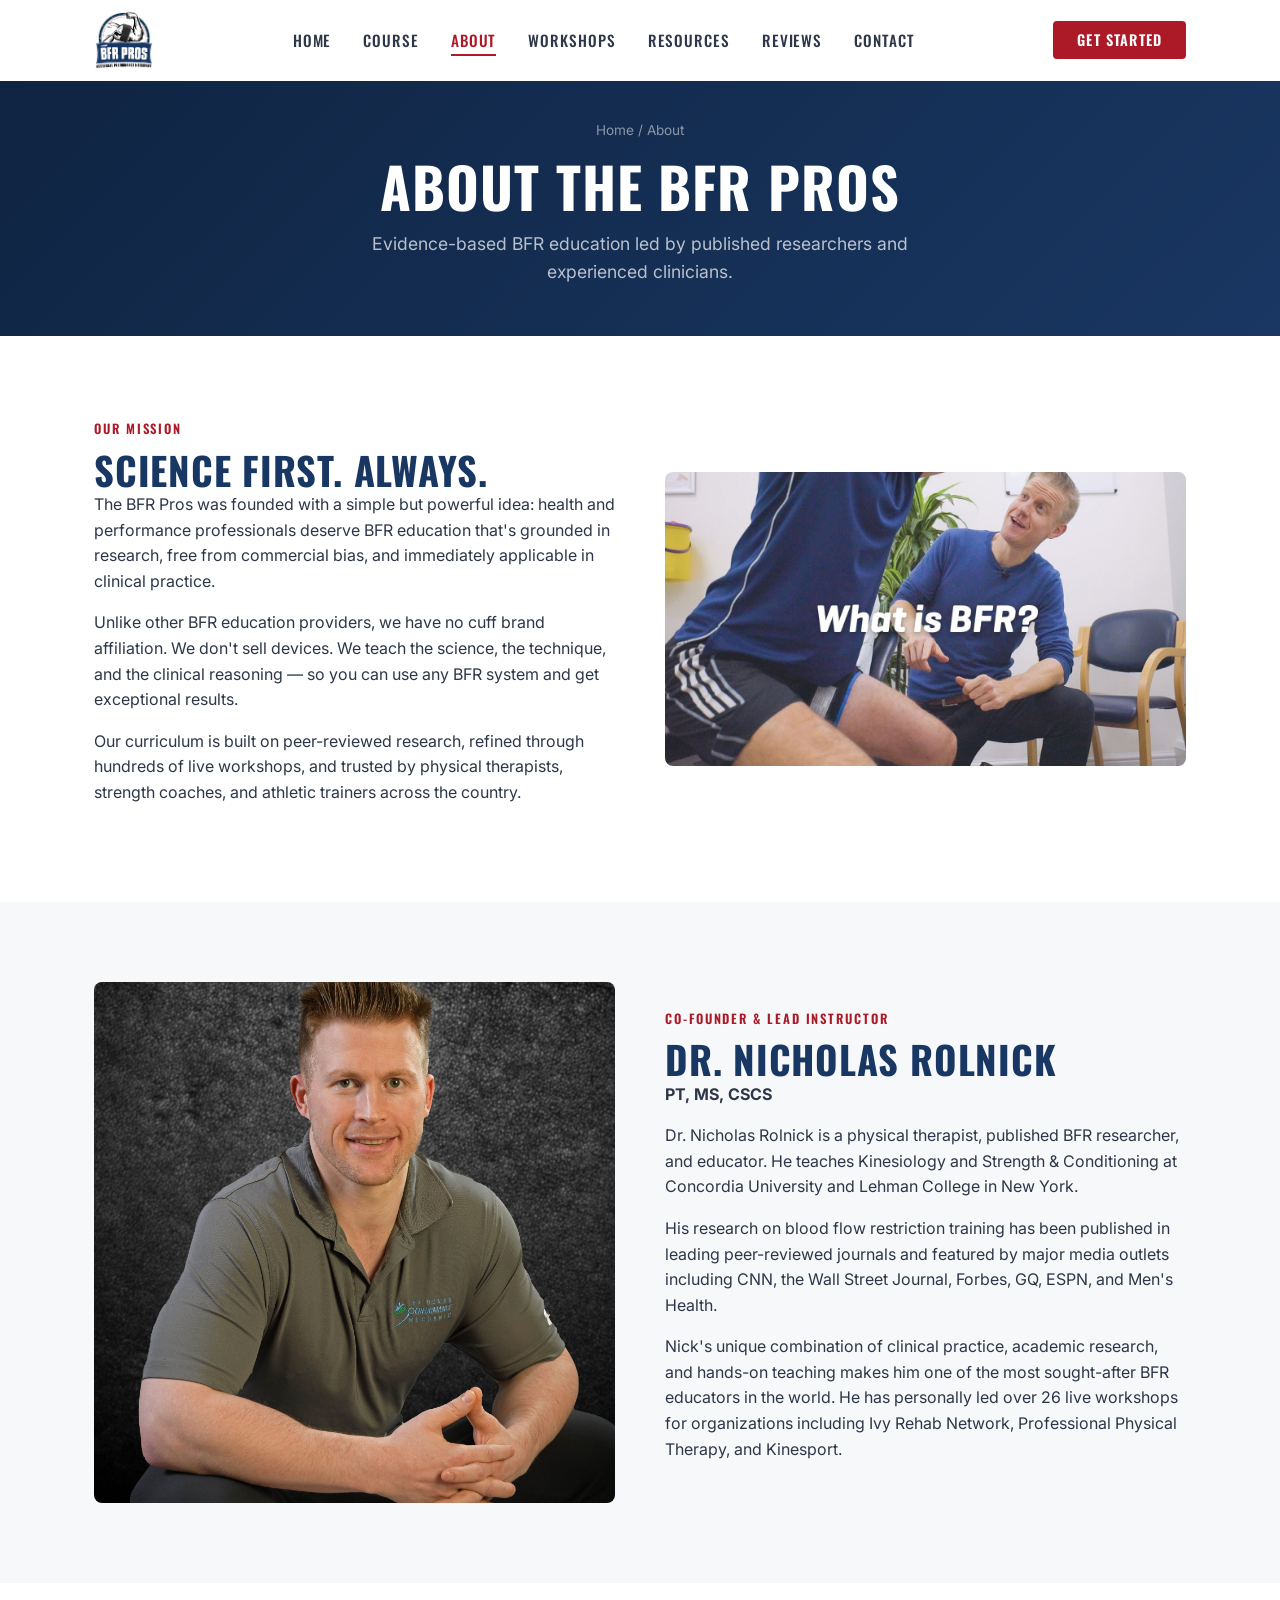
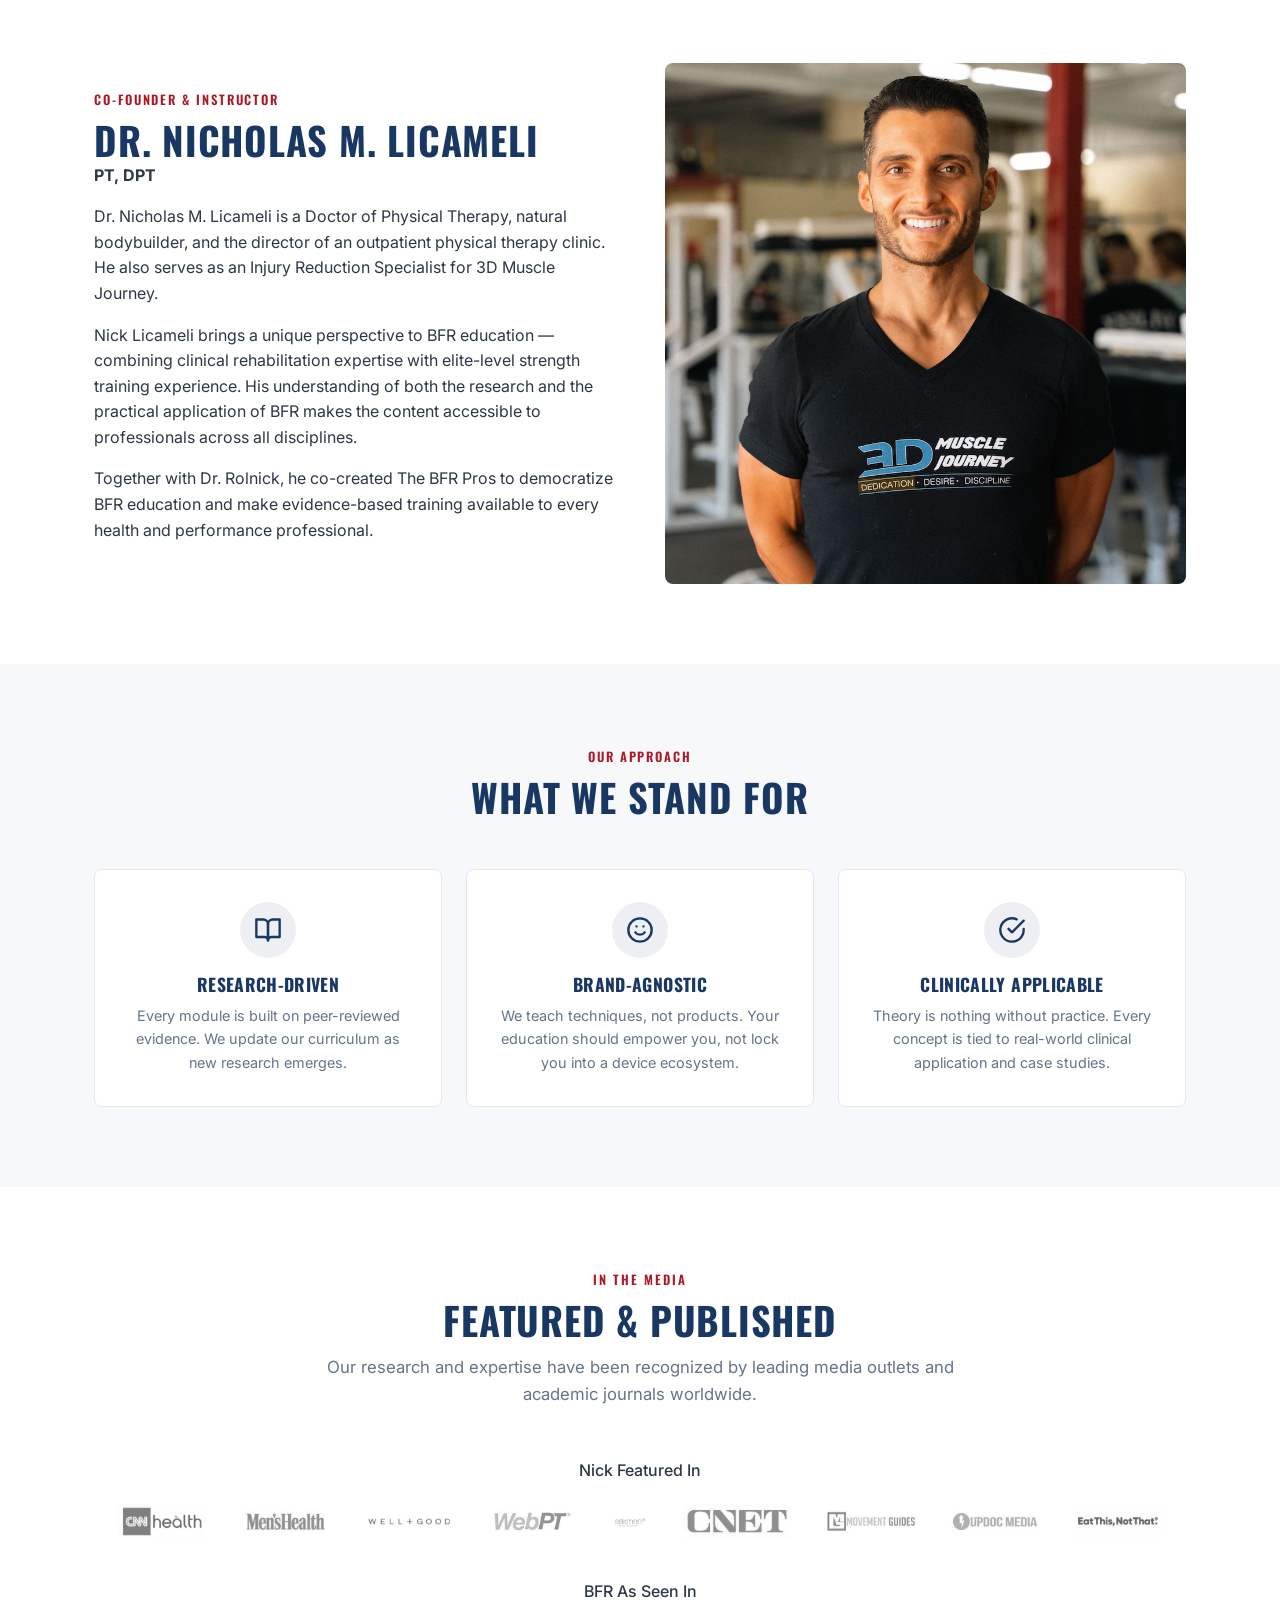
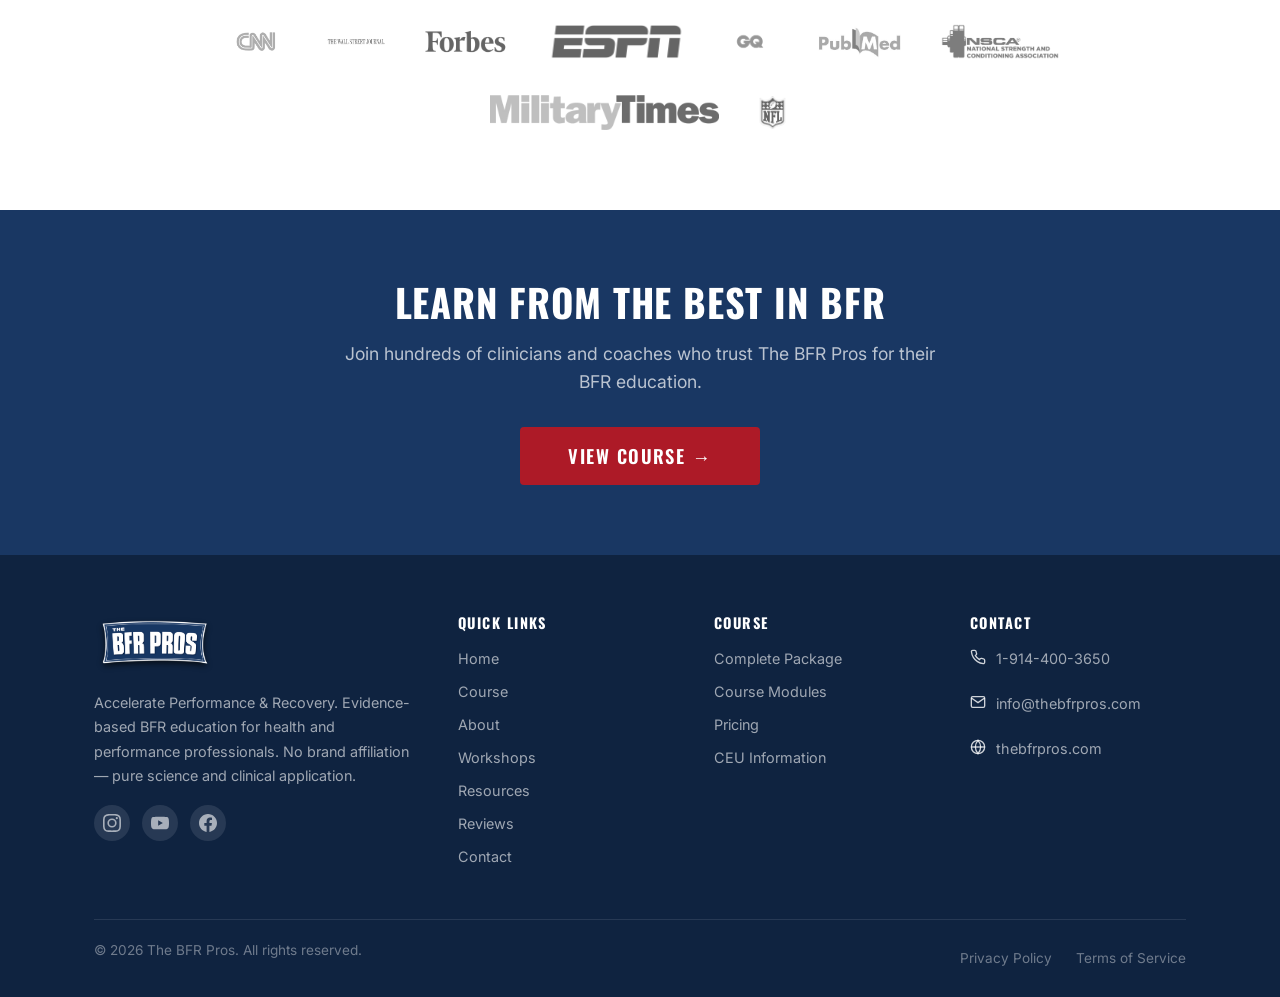
==== about.html @ 484913ec "Initial commit: The BFR Pros website — 8-page static site Pages: Home, Course, About, Workshops, Res" ====
<!DOCTYPE html>
<html lang="en">
<head>
    <meta charset="UTF-8">
    <meta name="viewport" content="width=device-width, initial-scale=1.0">
    <title>About Us | The BFR Pros — Meet Your Instructors</title>
    <meta name="description" content="Meet Dr. Nicholas Rolnick and Dr. Nicholas Licameli — the expert team behind The BFR Pros. Published researchers, clinicians, and educators in Blood Flow Restriction training.">
    <link rel="preconnect" href="https://fonts.googleapis.com">
    <link href="https://fonts.googleapis.com/css2?family=Oswald:wght@400;500;600;700&family=Inter:wght@400;500;600;700&display=swap" rel="stylesheet">
    <link rel="stylesheet" href="styles.css">
</head>
<body>

<header class="header" id="header">
    <div class="container">
        <a href="index.html" class="header-logo"><img src="images/logos/logo.png" alt="The BFR Pros"></a>
        <nav class="nav" id="nav">
            <a href="index.html" class="nav-link">Home</a>
            <a href="course.html" class="nav-link">Course</a>
            <a href="about.html" class="nav-link active">About</a>
            <a href="workshops.html" class="nav-link">Workshops</a>
            <a href="resources.html" class="nav-link">Resources</a>
            <a href="reviews.html" class="nav-link">Reviews</a>
            <a href="contact.html" class="nav-link">Contact</a>
            <a href="course.html" class="btn btn-red btn-sm" style="display:none;">Get Started</a>
        </nav>
        <a href="course.html" class="header-cta btn btn-red btn-sm">Get Started</a>
        <button class="hamburger" id="hamburger" aria-label="Menu"><span></span><span></span><span></span></button>
    </div>
</header>
<div class="nav-overlay" id="navOverlay"></div>

<section class="page-hero">
    <div class="container">
        <span class="breadcrumb"><a href="index.html">Home</a> / About</span>
        <h1>About The BFR Pros</h1>
        <p>Evidence-based BFR education led by published researchers and experienced clinicians.</p>
    </div>
</section>

<!-- MISSION -->
<section class="bg-white fade-in">
    <div class="container">
        <div class="two-col">
            <div>
                <span class="section-label">Our Mission</span>
                <h2>Science First. Always.</h2>
                <p>The BFR Pros was founded with a simple but powerful idea: health and performance professionals deserve BFR education that's grounded in research, free from commercial bias, and immediately applicable in clinical practice.</p>
                <p>Unlike other BFR education providers, we have no cuff brand affiliation. We don't sell devices. We teach the science, the technique, and the clinical reasoning — so you can use any BFR system and get exceptional results.</p>
                <p>Our curriculum is built on peer-reviewed research, refined through hundreds of live workshops, and trusted by physical therapists, strength coaches, and athletic trainers across the country.</p>
            </div>
            <div>
                <img src="images/action/woman-squats.jpeg" alt="BFR training in clinical practice" style="border-radius: 8px;">
            </div>
        </div>
    </div>
</section>

<!-- DR. NICHOLAS ROLNICK -->
<section class="bg-light fade-in">
    <div class="container">
        <div class="two-col">
            <div>
                <img src="images/about/nick-dark.jpg" alt="Dr. Nicholas Rolnick" style="border-radius: 8px;">
            </div>
            <div>
                <span class="section-label">Co-Founder & Lead Instructor</span>
                <h2>Dr. Nicholas Rolnick</h2>
                <p><strong>PT, MS, CSCS</strong></p>
                <p>Dr. Nicholas Rolnick is a physical therapist, published BFR researcher, and educator. He teaches Kinesiology and Strength & Conditioning at Concordia University and Lehman College in New York.</p>
                <p>His research on blood flow restriction training has been published in leading peer-reviewed journals and featured by major media outlets including CNN, the Wall Street Journal, Forbes, GQ, ESPN, and Men's Health.</p>
                <p>Nick's unique combination of clinical practice, academic research, and hands-on teaching makes him one of the most sought-after BFR educators in the world. He has personally led over 26 live workshops for organizations including Ivy Rehab Network, Professional Physical Therapy, and Kinesport.</p>
            </div>
        </div>
    </div>
</section>

<!-- DR. NICHOLAS LICAMELI -->
<section class="bg-white fade-in">
    <div class="container">
        <div class="two-col">
            <div>
                <span class="section-label">Co-Founder & Instructor</span>
                <h2>Dr. Nicholas M. Licameli</h2>
                <p><strong>PT, DPT</strong></p>
                <p>Dr. Nicholas M. Licameli is a Doctor of Physical Therapy, natural bodybuilder, and the director of an outpatient physical therapy clinic. He also serves as an Injury Reduction Specialist for 3D Muscle Journey.</p>
                <p>Nick Licameli brings a unique perspective to BFR education — combining clinical rehabilitation expertise with elite-level strength training experience. His understanding of both the research and the practical application of BFR makes the content accessible to professionals across all disciplines.</p>
                <p>Together with Dr. Rolnick, he co-created The BFR Pros to democratize BFR education and make evidence-based training available to every health and performance professional.</p>
            </div>
            <div>
                <img src="images/instructors/licameli.png" alt="Dr. Nicholas M. Licameli" style="border-radius: 8px;">
            </div>
        </div>
    </div>
</section>

<!-- VALUES -->
<section class="bg-light fade-in">
    <div class="container">
        <div class="section-header">
            <span class="section-label">Our Approach</span>
            <h2>What We Stand For</h2>
        </div>
        <div class="features-grid">
            <div class="feature-card">
                <div class="feature-icon">
                    <svg xmlns="http://www.w3.org/2000/svg" width="28" height="28" viewBox="0 0 24 24" fill="none" stroke="currentColor" stroke-width="2" stroke-linecap="round" stroke-linejoin="round"><path d="M2 3h6a4 4 0 0 1 4 4v14a3 3 0 0 0-3-3H2z"></path><path d="M22 3h-6a4 4 0 0 0-4 4v14a3 3 0 0 1 3-3h7z"></path></svg>
                </div>
                <h3>Research-Driven</h3>
                <p>Every module is built on peer-reviewed evidence. We update our curriculum as new research emerges.</p>
            </div>
            <div class="feature-card">
                <div class="feature-icon">
                    <svg xmlns="http://www.w3.org/2000/svg" width="28" height="28" viewBox="0 0 24 24" fill="none" stroke="currentColor" stroke-width="2" stroke-linecap="round" stroke-linejoin="round"><circle cx="12" cy="12" r="10"></circle><path d="M8 14s1.5 2 4 2 4-2 4-2"></path><line x1="9" y1="9" x2="9.01" y2="9"></line><line x1="15" y1="9" x2="15.01" y2="9"></line></svg>
                </div>
                <h3>Brand-Agnostic</h3>
                <p>We teach techniques, not products. Your education should empower you, not lock you into a device ecosystem.</p>
            </div>
            <div class="feature-card">
                <div class="feature-icon">
                    <svg xmlns="http://www.w3.org/2000/svg" width="28" height="28" viewBox="0 0 24 24" fill="none" stroke="currentColor" stroke-width="2" stroke-linecap="round" stroke-linejoin="round"><path d="M22 11.08V12a10 10 0 1 1-5.93-9.14"></path><polyline points="22 4 12 14.01 9 11.01"></polyline></svg>
                </div>
                <h3>Clinically Applicable</h3>
                <p>Theory is nothing without practice. Every concept is tied to real-world clinical application and case studies.</p>
            </div>
        </div>
    </div>
</section>

<!-- MEDIA CREDIBILITY -->
<section class="bg-white fade-in">
    <div class="container">
        <div class="section-header">
            <span class="section-label">In the Media</span>
            <h2>Featured & Published</h2>
            <p>Our research and expertise have been recognized by leading media outlets and academic journals worldwide.</p>
        </div>
        <div style="margin-bottom: 40px;">
            <p style="text-align: center; margin-bottom: 20px; font-weight: 500; color: var(--text-dark);">Nick Featured In</p>
            <div class="media-bar-inner" style="gap: 36px; flex-wrap: wrap; justify-content: center;">
                <img src="images/media/featured-in/CNN Health Logo.jpg" alt="CNN Health" style="height: 35px; opacity: 0.6; filter: grayscale(100%);">
                <img src="images/media/featured-in/Men's Health Logo.jpg" alt="Men's Health" style="height: 35px; opacity: 0.6; filter: grayscale(100%);">
                <img src="images/media/featured-in/Well+Good Logo.jpg" alt="Well+Good" style="height: 35px; opacity: 0.6; filter: grayscale(100%);">
                <img src="images/media/featured-in/WebPT Logo.jpg" alt="WebPT" style="height: 35px; opacity: 0.6; filter: grayscale(100%);">
                <img src="images/media/featured-in/Askmen Logo.jpg" alt="AskMen" style="height: 35px; opacity: 0.6; filter: grayscale(100%);">
                <img src="images/media/featured-in/CNET Logo.jpg" alt="CNET" style="height: 35px; opacity: 0.6; filter: grayscale(100%);">
                <img src="images/media/featured-in/MovementGuides Logo.jpg" alt="Movement Guides" style="height: 35px; opacity: 0.6; filter: grayscale(100%);">
                <img src="images/media/featured-in/UpdocMedia Logo.jpg" alt="Updoc Media" style="height: 35px; opacity: 0.6; filter: grayscale(100%);">
                <img src="images/media/featured-in/EatThis,NotThat! Logo.jpg" alt="Eat This Not That" style="height: 35px; opacity: 0.6; filter: grayscale(100%);">
            </div>
        </div>
        <div>
            <p style="text-align: center; margin-bottom: 20px; font-weight: 500; color: var(--text-dark);">BFR As Seen In</p>
            <div class="media-bar-inner" style="gap: 36px; flex-wrap: wrap; justify-content: center;">
                <img src="images/media/bfr-featured-in/CNN Logo.png" alt="CNN" style="height: 35px; opacity: 0.6; filter: grayscale(100%);">
                <img src="images/media/bfr-featured-in/The Wall Street Journal Logo.png" alt="Wall Street Journal" style="height: 35px; opacity: 0.6; filter: grayscale(100%);">
                <img src="images/media/bfr-featured-in/Forbes Logo.png" alt="Forbes" style="height: 35px; opacity: 0.6; filter: grayscale(100%);">
                <img src="images/media/bfr-featured-in/ESPN Logo.png" alt="ESPN" style="height: 35px; opacity: 0.6; filter: grayscale(100%);">
                <img src="images/media/bfr-featured-in/GQ Logo.png" alt="GQ" style="height: 35px; opacity: 0.6; filter: grayscale(100%);">
                <img src="images/media/bfr-featured-in/PubMed Logo.jpg" alt="PubMed" style="height: 35px; opacity: 0.6; filter: grayscale(100%);">
                <img src="images/media/bfr-featured-in/NSCA Logo.webp" alt="NSCA" style="height: 35px; opacity: 0.6; filter: grayscale(100%);">
                <img src="images/media/bfr-featured-in/Military Times Logo.webp" alt="Military Times" style="height: 35px; opacity: 0.6; filter: grayscale(100%);">
                <img src="images/media/bfr-featured-in/NFL Logo.png" alt="NFL" style="height: 35px; opacity: 0.6; filter: grayscale(100%);">
            </div>
        </div>
    </div>
</section>

<!-- CTA -->
<section class="cta-section fade-in">
    <div class="container">
        <h2>Learn from the Best in BFR</h2>
        <p>Join hundreds of clinicians and coaches who trust The BFR Pros for their BFR education.</p>
        <a href="course.html" class="btn btn-red btn-lg">View Course &rarr;</a>
    </div>
</section>

<!-- FOOTER -->
<footer class="footer">
    <div class="container">
        <div class="footer-grid">
            <div class="footer-col">
                <img src="images/logos/logo-name.png" alt="The BFR Pros" class="footer-logo">
                <p class="footer-about">Accelerate Performance & Recovery. Evidence-based BFR education for health and performance professionals. No brand affiliation — pure science and clinical application.</p>
                <div class="footer-social">
                    <a href="https://www.instagram.com/thehpm/" aria-label="Instagram"><svg width="18" height="18" viewBox="0 0 24 24" fill="currentColor"><path d="M12 2.163c3.204 0 3.584.012 4.85.07 3.252.148 4.771 1.691 4.919 4.919.058 1.265.069 1.645.069 4.849 0 3.205-.012 3.584-.069 4.849-.149 3.225-1.664 4.771-4.919 4.919-1.266.058-1.644.07-4.85.07-3.204 0-3.584-.012-4.849-.07-3.26-.149-4.771-1.699-4.919-4.92-.058-1.265-.07-1.644-.07-4.849 0-3.204.013-3.583.07-4.849.149-3.227 1.664-4.771 4.919-4.919 1.266-.057 1.645-.069 4.849-.069zM12 0C8.741 0 8.333.014 7.053.072 2.695.272.273 2.69.073 7.052.014 8.333 0 8.741 0 12c0 3.259.014 3.668.072 4.948.2 4.358 2.618 6.78 6.98 6.98C8.333 23.986 8.741 24 12 24c3.259 0 3.668-.014 4.948-.072 4.354-.2 6.782-2.618 6.979-6.98.059-1.28.073-1.689.073-4.948 0-3.259-.014-3.667-.072-4.947-.196-4.354-2.617-6.78-6.979-6.98C15.668.014 15.259 0 12 0zm0 5.838a6.162 6.162 0 100 12.324 6.162 6.162 0 000-12.324zM12 16a4 4 0 110-8 4 4 0 010 8zm6.406-11.845a1.44 1.44 0 100 2.881 1.44 1.44 0 000-2.881z"/></svg></a>
                    <a href="https://www.youtube.com/@The-BFR-Pros" aria-label="YouTube"><svg width="18" height="18" viewBox="0 0 24 24" fill="currentColor"><path d="M23.498 6.186a3.016 3.016 0 00-2.122-2.136C19.505 3.545 12 3.545 12 3.545s-7.505 0-9.377.505A3.017 3.017 0 00.502 6.186C0 8.07 0 12 0 12s0 3.93.502 5.814a3.016 3.016 0 002.122 2.136c1.871.505 9.376.505 9.376.505s7.505 0 9.377-.505a3.015 3.015 0 002.122-2.136C24 15.93 24 12 24 12s0-3.93-.502-5.814zM9.545 15.568V8.432L15.818 12l-6.273 3.568z"/></svg></a>
                    <a href="https://www.facebook.com/TheBFRPros" aria-label="Facebook"><svg width="18" height="18" viewBox="0 0 24 24" fill="currentColor"><path d="M24 12.073c0-6.627-5.373-12-12-12s-12 5.373-12 12c0 5.99 4.388 10.954 10.125 11.854v-8.385H7.078v-3.47h3.047V9.43c0-3.007 1.792-4.669 4.533-4.669 1.312 0 2.686.235 2.686.235v2.953H15.83c-1.491 0-1.956.925-1.956 1.874v2.25h3.328l-.532 3.47h-2.796v8.385C19.612 23.027 24 18.062 24 12.073z"/></svg></a>
                </div>
            </div>
            <div class="footer-col">
                <h4>Quick Links</h4>
                <a href="index.html">Home</a><a href="course.html">Course</a><a href="about.html">About</a><a href="workshops.html">Workshops</a><a href="resources.html">Resources</a>
                <a href="reviews.html">Reviews</a><a href="contact.html">Contact</a>
            </div>
            <div class="footer-col">
                <h4>Course</h4>
                <a href="course.html">Complete Package</a><a href="course.html#modules">Course Modules</a><a href="course.html#pricing">Pricing</a><a href="ceus.html">CEU Information</a>
            </div>
            <div class="footer-col">
                <h4>Contact</h4>
                <div class="footer-contact-item"><svg width="16" height="16" viewBox="0 0 24 24" fill="none" stroke="currentColor" stroke-width="2"><path d="M22 16.92v3a2 2 0 01-2.18 2 19.79 19.79 0 01-8.63-3.07 19.5 19.5 0 01-6-6 19.79 19.79 0 01-3.07-8.67A2 2 0 014.11 2h3a2 2 0 012 1.72 12.84 12.84 0 00.7 2.81 2 2 0 01-.45 2.11L8.09 9.91a16 16 0 006 6l1.27-1.27a2 2 0 012.11-.45 12.84 12.84 0 002.81.7A2 2 0 0122 16.92z"/></svg><a href="tel:+19144003650">1-914-400-3650</a></div>
                <div class="footer-contact-item"><svg width="16" height="16" viewBox="0 0 24 24" fill="none" stroke="currentColor" stroke-width="2"><path d="M4 4h16c1.1 0 2 .9 2 2v12c0 1.1-.9 2-2 2H4c-1.1 0-2-.9-2-2V6c0-1.1.9-2 2-2z"/><polyline points="22,6 12,13 2,6"/></svg><a href="mailto:info@thebfrpros.com">info@thebfrpros.com</a></div>
                <div class="footer-contact-item"><svg width="16" height="16" viewBox="0 0 24 24" fill="none" stroke="currentColor" stroke-width="2"><circle cx="12" cy="12" r="10"/><line x1="2" y1="12" x2="22" y2="12"/><path d="M12 2a15.3 15.3 0 014 10 15.3 15.3 0 01-4 10 15.3 15.3 0 01-4-10 15.3 15.3 0 014-10z"/></svg><a href="https://thebfrpros.com" target="_blank">thebfrpros.com</a></div>
            </div>
        </div>
        <div class="footer-bottom">
            <p>&copy; 2026 The BFR Pros. All rights reserved.</p>
            <div class="footer-legal"><a href="#">Privacy Policy</a><a href="#">Terms of Service</a></div>
        </div>
    </div>
</footer>

<script src="script.js"></script>
</body>
</html>
---- styles.css ----
/* ============================================================
   THE BFR PROS — SHARED STYLESHEET
   Brand: Navy #193763 | Red #AD1A27
   Fonts: Oswald (headings) | Inter (body)
   ============================================================ */

/* 1. RESET & BASE */
*, *::before, *::after { margin: 0; padding: 0; box-sizing: border-box; }
html { scroll-behavior: smooth; }
body {
    font-family: 'Inter', -apple-system, BlinkMacSystemFont, sans-serif;
    color: var(--text);
    line-height: 1.6;
    -webkit-font-smoothing: antialiased;
    overflow-x: hidden;
}
img { max-width: 100%; height: auto; display: block; }
a { text-decoration: none; color: inherit; }
ul, ol { list-style: none; }

/* 2. CSS VARIABLES */
:root {
    --navy: #193763;
    --navy-dark: #0f2340;
    --navy-light: #1e4a7a;
    --red: #AD1A27;
    --red-hover: #8f1520;
    --red-light: #d4323f;
    --gold: #D4A843;
    --gold-light: #f0d68a;
    --light-bg: #f7f8fa;
    --white: #ffffff;
    --text: #2d3748;
    --text-light: #64748b;
    --text-muted: #94a3b8;
    --border: #e2e8f0;
    --shadow-sm: 0 2px 8px rgba(0,0,0,0.06);
    --shadow-md: 0 8px 30px rgba(0,0,0,0.08);
    --shadow-lg: 0 20px 60px rgba(0,0,0,0.12);
    --radius-sm: 4px;
    --radius-md: 8px;
    --radius-lg: 12px;
    --transition: all 0.3s ease;
}

/* 3. TYPOGRAPHY */
h1, h2, h3, h4 {
    font-family: 'Oswald', sans-serif;
    font-weight: 700;
    text-transform: uppercase;
    line-height: 1.15;
    letter-spacing: 0.02em;
    color: var(--navy);
}
h1 { font-size: clamp(2.2rem, 5vw, 3.5rem); }
h2 { font-size: clamp(1.6rem, 3.5vw, 2.4rem); }
h3 { font-size: clamp(1.1rem, 2vw, 1.4rem); }
h4 { font-size: 1.1rem; }
p { margin-bottom: 1rem; }
.section-label {
    display: inline-block;
    font-family: 'Oswald', sans-serif;
    font-size: 0.8rem;
    font-weight: 600;
    text-transform: uppercase;
    letter-spacing: 0.15em;
    color: var(--red);
    margin-bottom: 8px;
}
.section-header {
    text-align: center;
    margin-bottom: 50px;
}
.section-header p {
    max-width: 650px;
    margin: 12px auto 0;
    color: var(--text-light);
    font-size: 1.05rem;
}
.highlight { color: var(--red); }
.text-white { color: var(--white); }

/* 4. LAYOUT */
.container {
    max-width: 1140px;
    margin: 0 auto;
    padding: 0 24px;
}
.container-narrow {
    max-width: 900px;
    margin: 0 auto;
    padding: 0 24px;
}
section { padding: 80px 0; }
.bg-light { background: var(--light-bg); }
.bg-navy { background: var(--navy); }
.bg-navy-dark { background: var(--navy-dark); }
.bg-white { background: var(--white); }

/* 5. BUTTONS & FORMS */
.btn {
    display: inline-block;
    font-family: 'Oswald', sans-serif;
    font-weight: 600;
    font-size: 1.05rem;
    text-transform: uppercase;
    letter-spacing: 0.08em;
    padding: 15px 36px;
    border-radius: var(--radius-sm);
    transition: var(--transition);
    cursor: pointer;
    border: none;
    text-align: center;
    line-height: 1.2;
}
.btn-red {
    background: var(--red);
    color: var(--white);
}
.btn-red:hover {
    background: var(--red-hover);
    transform: translateY(-2px);
    box-shadow: 0 8px 25px rgba(173,26,39,0.35);
}
.btn-white {
    background: var(--white);
    color: var(--navy);
}
.btn-white:hover {
    background: #f0f0f0;
    transform: translateY(-2px);
    box-shadow: 0 8px 25px rgba(0,0,0,0.15);
}
.btn-outline {
    background: transparent;
    color: var(--white);
    border: 2px solid var(--white);
}
.btn-outline:hover {
    background: var(--white);
    color: var(--navy);
}
.btn-outline-navy {
    background: transparent;
    color: var(--navy);
    border: 2px solid var(--navy);
}
.btn-outline-navy:hover {
    background: var(--navy);
    color: var(--white);
}
.btn-lg { padding: 18px 48px; font-size: 1.15rem; }
.btn-sm { padding: 10px 24px; font-size: 0.9rem; }

/* Form elements */
.form-group { margin-bottom: 20px; }
.form-group label {
    display: block;
    font-weight: 600;
    font-size: 0.9rem;
    margin-bottom: 6px;
    color: var(--text);
}
.form-group input,
.form-group select,
.form-group textarea {
    width: 100%;
    padding: 12px 16px;
    border: 1px solid var(--border);
    border-radius: var(--radius-sm);
    font-family: inherit;
    font-size: 1rem;
    transition: border-color 0.2s;
    background: var(--white);
}
.form-group input:focus,
.form-group select:focus,
.form-group textarea:focus {
    outline: none;
    border-color: var(--navy);
    box-shadow: 0 0 0 3px rgba(25,55,99,0.1);
}

/* 6. HEADER & NAVIGATION */
.header {
    position: fixed;
    top: 0;
    left: 0;
    right: 0;
    z-index: 1000;
    background: var(--white);
    transition: var(--transition);
    border-bottom: 1px solid transparent;
}
.header.scrolled {
    box-shadow: var(--shadow-sm);
    border-bottom-color: var(--border);
}
.header .container {
    display: flex;
    align-items: center;
    justify-content: space-between;
    height: 80px;
}
.header-logo img {
    height: 60px;
    width: auto;
}
.nav {
    display: flex;
    align-items: center;
    gap: 32px;
}
.nav-link {
    font-family: 'Oswald', sans-serif;
    font-size: 0.95rem;
    font-weight: 500;
    text-transform: uppercase;
    letter-spacing: 0.06em;
    color: var(--text);
    transition: color 0.2s;
    position: relative;
}
.nav-link:hover,
.nav-link.active {
    color: var(--red);
}
.nav-link.active::after {
    content: '';
    position: absolute;
    bottom: -4px;
    left: 0;
    right: 0;
    height: 2px;
    background: var(--red);
}
.header-cta {
    font-size: 0.9rem;
    padding: 10px 24px;
}
.hamburger {
    display: none;
    flex-direction: column;
    gap: 5px;
    background: none;
    border: none;
    cursor: pointer;
    padding: 8px;
    z-index: 1001;
}
.hamburger span {
    display: block;
    width: 24px;
    height: 2px;
    background: var(--navy);
    transition: var(--transition);
}
.hamburger.active span:nth-child(1) { transform: rotate(45deg) translate(5px, 5px); }
.hamburger.active span:nth-child(2) { opacity: 0; }
.hamburger.active span:nth-child(3) { transform: rotate(-45deg) translate(5px, -5px); }

/* 7. FOOTER */
.footer {
    background: var(--navy-dark);
    color: rgba(255,255,255,0.8);
    padding: 60px 0 0;
}
.footer-grid {
    display: grid;
    grid-template-columns: 1.5fr 1fr 1fr 1fr;
    gap: 40px;
    margin-bottom: 40px;
}
.footer-logo {
    height: 60px;
    width: auto;
    margin-bottom: 16px;
}
.footer-about {
    font-size: 0.9rem;
    line-height: 1.7;
    color: rgba(255,255,255,0.6);
}
.footer-col h4 {
    color: var(--white);
    font-size: 0.9rem;
    margin-bottom: 16px;
    letter-spacing: 0.1em;
}
.footer-col a {
    display: block;
    color: rgba(255,255,255,0.6);
    font-size: 0.9rem;
    margin-bottom: 10px;
    transition: color 0.2s;
}
.footer-col a:hover { color: var(--white); }
.footer-contact-item {
    display: flex;
    align-items: flex-start;
    gap: 10px;
    margin-bottom: 12px;
    font-size: 0.9rem;
}
.footer-contact-item svg {
    flex-shrink: 0;
    margin-top: 2px;
}
.footer-social {
    display: flex;
    gap: 12px;
    margin-top: 16px;
}
.footer-social a {
    display: flex;
    align-items: center;
    justify-content: center;
    width: 36px;
    height: 36px;
    border-radius: 50%;
    background: rgba(255,255,255,0.1);
    transition: var(--transition);
    margin-bottom: 0;
}
.footer-social a:hover {
    background: var(--red);
    color: var(--white);
}
.footer-bottom {
    border-top: 1px solid rgba(255,255,255,0.1);
    padding: 20px 0;
    display: flex;
    align-items: center;
    justify-content: space-between;
    font-size: 0.85rem;
    color: rgba(255,255,255,0.4);
}
.footer-legal {
    display: flex;
    gap: 24px;
}
.footer-legal a {
    color: rgba(255,255,255,0.4);
    margin-bottom: 0;
}
.footer-legal a:hover { color: var(--white); }

/* 8. SHARED COMPONENTS */

/* Cards */
.card {
    background: var(--white);
    border-radius: var(--radius-md);
    padding: 32px;
    border: 1px solid var(--border);
    transition: var(--transition);
}
.card:hover {
    border-color: var(--navy);
    box-shadow: var(--shadow-md);
    transform: translateY(-3px);
}

/* Stars */
.stars {
    color: var(--gold);
    font-size: 1.1rem;
    letter-spacing: 2px;
}

/* Media Logo Bar */
.media-bar {
    padding: 30px 0;
    background: var(--light-bg);
    border-top: 1px solid var(--border);
    border-bottom: 1px solid var(--border);
}
.media-bar-inner {
    display: flex;
    align-items: center;
    justify-content: center;
    gap: 40px;
    flex-wrap: wrap;
}
.media-bar-label {
    font-family: 'Oswald', sans-serif;
    font-size: 0.75rem;
    text-transform: uppercase;
    letter-spacing: 0.12em;
    color: var(--text-muted);
    white-space: nowrap;
}
.media-bar img {
    height: 28px;
    width: auto;
    opacity: 0.55;
    filter: grayscale(100%);
    transition: var(--transition);
}
.media-bar img:hover {
    opacity: 1;
    filter: none;
}

/* Stats bar */
.stats-bar {
    background: var(--navy);
    padding: 40px 0;
}
.stats-grid {
    display: grid;
    grid-template-columns: repeat(4, 1fr);
    gap: 30px;
    text-align: center;
}
.stat-item {}
.stat-number {
    display: block;
    font-family: 'Oswald', sans-serif;
    font-size: 2.8rem;
    font-weight: 700;
    color: var(--white);
    line-height: 1;
    margin-bottom: 6px;
}
.stat-label {
    font-size: 0.8rem;
    text-transform: uppercase;
    letter-spacing: 0.1em;
    color: rgba(255,255,255,0.6);
}

/* Testimonial cards */
.testimonial-card {
    background: var(--white);
    border-radius: var(--radius-md);
    padding: 28px;
    border: 1px solid var(--border);
    position: relative;
}
.testimonial-card::before {
    content: '\201C';
    font-family: 'Oswald', sans-serif;
    font-size: 4rem;
    color: var(--red);
    opacity: 0.15;
    position: absolute;
    top: 8px;
    left: 16px;
    line-height: 1;
}
.testimonial-text {
    font-size: 0.95rem;
    line-height: 1.7;
    color: var(--text);
    margin-bottom: 16px;
    font-style: italic;
}
.testimonial-author {
    font-family: 'Oswald', sans-serif;
    font-weight: 600;
    font-size: 0.9rem;
    text-transform: uppercase;
    color: var(--navy);
}
.testimonial-role {
    font-size: 0.8rem;
    color: var(--text-light);
}

/* Check list */
.check-list li {
    padding: 8px 0 8px 32px;
    position: relative;
    font-size: 0.95rem;
}
.check-list li::before {
    content: '';
    position: absolute;
    left: 0;
    top: 10px;
    width: 18px;
    height: 18px;
    background: var(--red);
    border-radius: 50%;
    background-image: url("data:image/svg+xml,%3Csvg xmlns='http://www.w3.org/2000/svg' width='12' height='12' viewBox='0 0 24 24' fill='none' stroke='white' stroke-width='3' stroke-linecap='round' stroke-linejoin='round'%3E%3Cpolyline points='20 6 9 17 4 12'%3E%3C/polyline%3E%3C/svg%3E");
    background-repeat: no-repeat;
    background-position: center;
    background-size: 10px;
}

/* Badge row */
.badge-row {
    display: flex;
    align-items: center;
    justify-content: center;
    gap: 24px;
    flex-wrap: wrap;
}
.badge-row img {
    height: 60px;
    width: auto;
}

/* CTA Section */
.cta-section {
    background: var(--navy);
    padding: 70px 0;
    text-align: center;
}
.cta-section h2 {
    color: var(--white);
    margin-bottom: 16px;
}
.cta-section p {
    color: rgba(255,255,255,0.7);
    font-size: 1.1rem;
    max-width: 600px;
    margin: 0 auto 30px;
}
.cta-section .stars {
    margin-bottom: 12px;
}

/* Page Hero (inner pages) */
.page-hero {
    background: linear-gradient(135deg, var(--navy-dark) 0%, var(--navy) 100%);
    padding: 120px 0 50px;
    text-align: center;
}
.page-hero-course {
    background: linear-gradient(135deg, rgba(15,30,55,0.8) 0%, rgba(25,55,99,0.75) 100%),
                url('images/hero/course-banner.jpg') center center / cover no-repeat;
}
.page-hero .breadcrumb {
    font-size: 0.85rem;
    color: rgba(255,255,255,0.5);
    margin-bottom: 12px;
    display: block;
}
.page-hero .breadcrumb a {
    color: rgba(255,255,255,0.5);
    transition: color 0.2s;
}
.page-hero .breadcrumb a:hover { color: var(--white); }
.page-hero h1 {
    color: var(--white);
    margin-bottom: 12px;
}
.page-hero p {
    color: rgba(255,255,255,0.7);
    font-size: 1.1rem;
    max-width: 600px;
    margin: 0 auto;
}

/* Partner logos */
.partner-grid {
    display: flex;
    align-items: center;
    justify-content: center;
    gap: 40px;
    flex-wrap: wrap;
}
.partner-grid img {
    height: 65px;
    width: auto;
    opacity: 0.7;
    filter: grayscale(30%);
    transition: var(--transition);
}
.partner-grid img:hover {
    opacity: 1;
    filter: none;
}

/* Workshop gallery grid */
.workshop-grid {
    display: grid;
    grid-template-columns: repeat(3, 1fr);
    gap: 16px;
}
.workshop-grid img {
    width: 100%;
    height: 240px;
    object-fit: cover;
    border-radius: var(--radius-md);
    transition: var(--transition);
}
.workshop-grid img:hover {
    transform: scale(1.02);
    box-shadow: var(--shadow-md);
}

/* Two-column layouts */
.two-col {
    display: grid;
    grid-template-columns: 1fr 1fr;
    gap: 50px;
    align-items: center;
}
.two-col-60-40 {
    display: grid;
    grid-template-columns: 1.5fr 1fr;
    gap: 50px;
    align-items: center;
}
.two-col img {
    border-radius: var(--radius-md);
}

/* Service / Feature cards grid */
.features-grid {
    display: grid;
    grid-template-columns: repeat(3, 1fr);
    gap: 24px;
}
.feature-card {
    background: var(--white);
    border-radius: var(--radius-md);
    padding: 32px 28px;
    border: 1px solid var(--border);
    text-align: center;
    transition: var(--transition);
}
.feature-card:hover {
    border-color: var(--navy);
    box-shadow: var(--shadow-md);
    transform: translateY(-4px);
}
.feature-icon {
    width: 56px;
    height: 56px;
    border-radius: 50%;
    background: rgba(25,55,99,0.08);
    display: flex;
    align-items: center;
    justify-content: center;
    margin: 0 auto 16px;
}
.feature-icon svg {
    width: 28px;
    height: 28px;
    color: var(--navy);
}
.feature-card h3 {
    margin-bottom: 10px;
    font-size: 1.1rem;
}
.feature-card p {
    font-size: 0.9rem;
    color: var(--text-light);
    margin-bottom: 0;
}

/* Module list (course page) */
.module-list {
    counter-reset: module;
}
.module-item {
    display: flex;
    align-items: flex-start;
    gap: 20px;
    padding: 20px 0;
    border-bottom: 1px solid var(--border);
}
.module-item:last-child { border-bottom: none; }
.module-number {
    flex-shrink: 0;
    width: 44px;
    height: 44px;
    border-radius: 50%;
    background: var(--navy);
    color: var(--white);
    display: flex;
    align-items: center;
    justify-content: center;
    font-family: 'Oswald', sans-serif;
    font-weight: 700;
    font-size: 1rem;
}
.module-content h4 {
    font-size: 1rem;
    margin-bottom: 4px;
    text-transform: none;
    letter-spacing: 0;
}
.module-content p {
    font-size: 0.9rem;
    color: var(--text-light);
    margin-bottom: 0;
}

/* Pricing card */
.pricing-card {
    background: var(--white);
    border: 2px solid var(--navy);
    border-radius: var(--radius-lg);
    padding: 40px;
    text-align: center;
    max-width: 480px;
    margin: 0 auto;
    position: relative;
}
.pricing-badge {
    position: absolute;
    top: -14px;
    left: 50%;
    transform: translateX(-50%);
    background: var(--red);
    color: var(--white);
    font-family: 'Oswald', sans-serif;
    font-size: 0.8rem;
    font-weight: 600;
    text-transform: uppercase;
    letter-spacing: 0.1em;
    padding: 6px 20px;
    border-radius: 20px;
}
.pricing-amount {
    font-family: 'Oswald', sans-serif;
    font-size: 3.5rem;
    font-weight: 700;
    color: var(--navy);
    line-height: 1;
    margin: 20px 0 8px;
}
.pricing-original {
    font-size: 1.1rem;
    color: var(--text-muted);
    text-decoration: line-through;
    margin-bottom: 4px;
}
.pricing-save {
    font-size: 0.9rem;
    color: var(--red);
    font-weight: 600;
    margin-bottom: 24px;
}
.pricing-features {
    text-align: left;
    margin-bottom: 28px;
}
.pricing-features li {
    padding: 8px 0;
    font-size: 0.95rem;
    border-bottom: 1px solid var(--border);
}
.pricing-features li:last-child { border-bottom: none; }
.pricing-guarantee {
    font-size: 0.85rem;
    color: var(--text-light);
    margin-top: 16px;
}

/* Contact grid */
.contact-grid {
    display: grid;
    grid-template-columns: 1.4fr 1fr;
    gap: 50px;
}
.contact-info-item {
    margin-bottom: 24px;
}
.contact-info-item h4 {
    font-size: 0.9rem;
    margin-bottom: 6px;
    text-transform: uppercase;
    letter-spacing: 0.08em;
}
.contact-info-item p,
.contact-info-item a {
    color: var(--text-light);
    font-size: 0.95rem;
}
.contact-info-item a:hover { color: var(--navy); }

/* 9. PAGE-SPECIFIC SECTIONS */

/* 9a. Homepage Hero */
.hero {
    background: linear-gradient(rgba(0,0,0,0.35), rgba(0,0,0,0.35)),
                url('images/hero/hero-banner.png') center center / cover no-repeat;
    padding: 140px 0 80px;
    position: relative;
    overflow: hidden;
    min-height: 650px;
    display: flex;
    align-items: center;
}
.hero::after {
    content: '';
    position: absolute;
    right: -100px;
    bottom: -50px;
    width: 500px;
    height: 500px;
    background: radial-gradient(circle, rgba(173,26,39,0.15) 0%, transparent 70%);
    border-radius: 50%;
}
.hero-centered {
    text-align: center;
    position: relative;
    z-index: 1;
    max-width: 800px;
    margin: 0 auto;
}
.hero-grid {
    display: grid;
    grid-template-columns: 1fr 1fr;
    gap: 50px;
    align-items: center;
}
.hero-content {
    position: relative;
    z-index: 1;
    max-width: 650px;
}
.hero h1 {
    color: var(--white);
    font-size: clamp(2.4rem, 5.5vw, 3.8rem);
    margin-bottom: 16px;
}
.hero h1 em {
    color: var(--red-light);
    font-style: normal;
}
.hero-sub {
    color: rgba(255,255,255,0.75);
    font-size: 1.15rem;
    line-height: 1.7;
    margin-bottom: 8px;
    max-width: 620px;
}
.hero-centered .hero-sub {
    margin-left: auto;
    margin-right: auto;
}
.hero-meta {
    display: flex;
    align-items: center;
    gap: 20px;
    margin-bottom: 30px;
    flex-wrap: wrap;
}
.hero-centered .hero-meta {
    justify-content: center;
}
.hero-centered .hero-actions {
    justify-content: center;
}
.hero-meta .stars { font-size: 0.95rem; }
.hero-meta span {
    font-size: 0.9rem;
    color: rgba(255,255,255,0.6);
}
.hero-actions {
    display: flex;
    gap: 16px;
    flex-wrap: wrap;
}
.hero-video {
    position: relative;
    z-index: 1;
}

/* 9b. Homepage services overview */
.services-overview-grid {
    display: grid;
    grid-template-columns: repeat(3, 1fr);
    gap: 24px;
}

/* 9c. Testimonials grid */
.testimonials-grid {
    display: grid;
    grid-template-columns: repeat(3, 1fr);
    gap: 24px;
}

/* 9d. Course page — course bundle overview */
.course-bundle-grid {
    display: grid;
    grid-template-columns: repeat(2, 1fr);
    gap: 24px;
}
.course-card {
    background: var(--white);
    border-radius: var(--radius-md);
    padding: 28px;
    border: 1px solid var(--border);
}
.course-card h3 {
    margin-bottom: 8px;
}
.course-card .course-meta {
    display: flex;
    gap: 16px;
    margin-bottom: 12px;
}
.course-meta-tag {
    font-size: 0.8rem;
    font-weight: 600;
    padding: 3px 10px;
    border-radius: 12px;
    background: rgba(25,55,99,0.08);
    color: var(--navy);
}

/* Video embed responsive */
.video-embed {
    position: relative;
    padding-bottom: 56.25%;
    height: 0;
    overflow: hidden;
    border-radius: var(--radius-md);
    box-shadow: var(--shadow-md);
}
.video-embed iframe {
    position: absolute;
    top: 0;
    left: 0;
    width: 100%;
    height: 100%;
    border: none;
}

/* Course card with coat of arms */
.course-card-image {
    width: 80px;
    height: 80px;
    object-fit: contain;
    margin-bottom: 16px;
}

/* Podcast appearances grid */
.podcast-grid {
    display: grid;
    grid-template-columns: repeat(5, 1fr);
    gap: 20px;
    align-items: center;
}
.podcast-grid img {
    width: 100%;
    border-radius: var(--radius-md);
    transition: var(--transition);
}
.podcast-grid img:hover {
    transform: scale(1.05);
    box-shadow: var(--shadow-md);
}
@media (max-width: 768px) {
    .podcast-grid { grid-template-columns: repeat(3, 1fr); }
}
@media (max-width: 480px) {
    .podcast-grid { grid-template-columns: repeat(2, 1fr); }
}

/* Research logos grid */
.research-grid {
    display: grid;
    grid-template-columns: repeat(3, 1fr);
    gap: 20px;
}
.research-grid img {
    width: 100%;
    border-radius: var(--radius-md);
    transition: var(--transition);
}
.research-grid img:hover {
    transform: scale(1.03);
}
@media (max-width: 480px) {
    .research-grid { grid-template-columns: repeat(2, 1fr); }
}

/* Hover overlay cards for podcasts & research */
.overlay-card {
    position: relative;
    overflow: hidden;
    border-radius: var(--radius-md);
    cursor: pointer;
    display: block;
    text-decoration: none;
}
.overlay-card img {
    width: 100%;
    display: block;
    transition: var(--transition);
}
.overlay-card .overlay-info {
    position: absolute;
    inset: 0;
    background: rgba(15, 35, 64, 0.85);
    display: flex;
    flex-direction: column;
    align-items: center;
    justify-content: center;
    padding: 12px;
    opacity: 0;
    transition: opacity 0.3s ease;
    text-align: center;
}
.overlay-card:hover .overlay-info {
    opacity: 1;
}
.overlay-card:hover img {
    transform: scale(1.05);
}
.overlay-info h4 {
    color: var(--white);
    font-size: 0.75rem;
    text-transform: none;
    letter-spacing: 0;
    margin-bottom: 4px;
    line-height: 1.3;
}
.overlay-info p {
    color: rgba(255,255,255,0.7);
    font-size: 0.65rem;
    margin-bottom: 0;
    line-height: 1.3;
}
/* On mobile, show a subtle label instead of hover */
@media (max-width: 768px) {
    .overlay-card .overlay-info {
        opacity: 1;
        background: rgba(15, 35, 64, 0.6);
        padding: 8px;
        top: auto;
        bottom: 0;
        height: auto;
    }
    .overlay-info p { display: none; }
    .overlay-info h4 { font-size: 0.7rem; }
}

/* 9e. Course page — Curriculum accordion */
.curriculum-accordion {
    border: 1px solid var(--border);
    border-radius: var(--radius-md);
    margin-bottom: 16px;
    background: var(--white);
    overflow: hidden;
    transition: border-color 0.3s;
}
.curriculum-accordion[open] {
    border-color: var(--navy);
}
.curriculum-header {
    display: flex;
    align-items: center;
    justify-content: space-between;
    padding: 20px 24px;
    cursor: pointer;
    list-style: none;
    user-select: none;
    transition: background 0.2s;
}
.curriculum-header:hover {
    background: var(--light-bg);
}
.curriculum-header::-webkit-details-marker { display: none; }
.curriculum-header::marker { display: none; content: ''; }
.curriculum-header-left {
    display: flex;
    align-items: center;
    gap: 16px;
}
.curriculum-icon {
    width: 50px;
    height: 50px;
    object-fit: contain;
    flex-shrink: 0;
}
.curriculum-header h3 {
    font-size: 1rem;
    margin-bottom: 2px;
}
.curriculum-meta {
    font-size: 0.8rem;
    color: var(--text-light);
    font-weight: 500;
}
.accordion-arrow {
    display: inline-block;
    width: 10px;
    height: 10px;
    border-right: 2px solid var(--navy);
    border-bottom: 2px solid var(--navy);
    transform: rotate(45deg);
    transition: transform 0.3s;
    flex-shrink: 0;
    margin-left: 16px;
}
.curriculum-accordion[open] .accordion-arrow {
    transform: rotate(-135deg);
}
.curriculum-body {
    padding: 0 24px 24px;
    border-top: 1px solid var(--border);
}
.curriculum-intro {
    color: var(--text-light);
    font-size: 0.95rem;
    margin: 16px 0;
}
.curriculum-note {
    font-size: 0.85rem;
    color: var(--text-muted);
    text-align: center;
    margin-top: 12px;
    margin-bottom: 0;
    font-style: italic;
}
.module-duration {
    display: inline-block;
    font-size: 0.75rem;
    font-weight: 600;
    color: var(--text-muted);
    background: var(--light-bg);
    padding: 2px 8px;
    border-radius: 10px;
    margin-top: 4px;
}

/* 9f. Course page — Bonuses grid */
.bonuses-grid {
    display: grid;
    grid-template-columns: repeat(3, 1fr);
    gap: 20px;
}
.bonus-card {
    background: var(--white);
    border: 1px solid var(--border);
    border-radius: var(--radius-md);
    overflow: hidden;
    transition: var(--transition);
}
.bonus-card:hover {
    border-color: var(--navy);
    box-shadow: var(--shadow-md);
    transform: translateY(-3px);
}
.bonus-image {
    width: 100%;
    height: 160px;
    object-fit: cover;
}
.bonus-info {
    padding: 16px 20px;
}
.bonus-number {
    font-family: 'Oswald', sans-serif;
    font-size: 0.75rem;
    font-weight: 700;
    color: var(--red);
    text-transform: uppercase;
    letter-spacing: 0.08em;
}
.bonus-info h4 {
    font-size: 0.95rem;
    margin-bottom: 6px;
    text-transform: none;
    letter-spacing: 0;
}
.bonus-info p {
    font-size: 0.85rem;
    color: var(--text-light);
    margin-bottom: 0;
    line-height: 1.5;
}
.bonus-card-simple {
    display: flex;
    align-items: center;
    background: linear-gradient(135deg, var(--navy) 0%, var(--navy-dark) 100%);
    border-color: var(--navy);
}
.bonus-card-simple .bonus-number {
    color: var(--gold);
}
.bonus-card-simple h4 {
    color: var(--white);
}
.bonus-card-simple p {
    color: rgba(255,255,255,0.7);
}
.bonus-card-simple:hover {
    transform: translateY(-3px);
    box-shadow: var(--shadow-lg);
    border-color: var(--navy-light);
}

/* 10. RESPONSIVE */
@media (max-width: 992px) {
    .hero-grid { grid-template-columns: 1fr; gap: 30px; }
    .hero-video { max-width: 500px; }
    .hero-content { max-width: 100%; }
    .hero-centered { max-width: 100%; }
    .two-col, .two-col-60-40 { grid-template-columns: 1fr; gap: 30px; }
    .features-grid { grid-template-columns: repeat(2, 1fr); }
    .testimonials-grid { grid-template-columns: repeat(2, 1fr); }
    .course-bundle-grid { grid-template-columns: 1fr; }
    .bonuses-grid { grid-template-columns: repeat(2, 1fr); }
    .footer-grid { grid-template-columns: 1fr 1fr; }
    .stats-grid { grid-template-columns: repeat(2, 1fr); gap: 24px; }
}

@media (max-width: 768px) {
    section { padding: 60px 0; }
    .header .container { height: 70px; }
    .header-logo img { height: 50px; }
    .header-cta { display: none; }
    .hamburger { display: flex; }
    .nav {
        position: fixed;
        top: 0;
        right: -100%;
        width: 280px;
        height: 100vh;
        background: var(--white);
        flex-direction: column;
        align-items: flex-start;
        justify-content: flex-start;
        padding: 90px 30px 30px;
        gap: 0;
        box-shadow: -10px 0 30px rgba(0,0,0,0.1);
        transition: right 0.35s ease;
    }
    .nav.open { right: 0; }
    .nav-link {
        display: block;
        width: 100%;
        padding: 14px 0;
        font-size: 1.1rem;
        border-bottom: 1px solid var(--border);
    }
    .nav-link.active::after { display: none; }
    .nav .btn-red {
        margin-top: 20px;
        width: 100%;
        text-align: center;
    }
    .hero { padding: 120px 0 60px; min-height: auto; }
    .hero h1 { font-size: 2rem; }
    .services-overview-grid { grid-template-columns: 1fr; }
    .media-bar-inner { gap: 24px; }
    .media-bar img { height: 22px; }
    .workshop-grid { grid-template-columns: repeat(2, 1fr); }
    .contact-grid { grid-template-columns: 1fr; }
    .curriculum-header-left { gap: 12px; }
    .curriculum-icon { width: 40px; height: 40px; }
    .curriculum-header h3 { font-size: 0.9rem; }
    .footer-grid { grid-template-columns: 1fr; gap: 30px; }
    .footer-bottom { flex-direction: column; gap: 12px; text-align: center; }
    .partner-grid { gap: 24px; }
    .partner-grid img { height: 50px; }
    .pricing-card { padding: 28px; }
}

@media (max-width: 480px) {
    .container { padding: 0 16px; }
    .hero { padding: 110px 0 50px; }
    .hero h1 { font-size: 1.8rem; }
    .hero-actions { flex-direction: column; }
    .hero-actions .btn { width: 100%; }
    .btn-lg { padding: 16px 36px; font-size: 1.05rem; }
    .stat-number { font-size: 2.2rem; }
    .features-grid { grid-template-columns: 1fr; }
    .testimonials-grid { grid-template-columns: 1fr; }
    .bonuses-grid { grid-template-columns: 1fr; }
    .workshop-grid { grid-template-columns: 1fr; }
    .badge-row img { height: 45px; }
}

/* 11. ANIMATIONS */
.fade-in {
    opacity: 0;
    transform: translateY(20px);
    transition: opacity 0.6s ease, transform 0.6s ease;
}
.fade-in.visible {
    opacity: 1;
    transform: translateY(0);
}
.fade-in-left {
    opacity: 0;
    transform: translateX(-30px);
    transition: opacity 0.6s ease, transform 0.6s ease;
}
.fade-in-left.visible {
    opacity: 1;
    transform: translateX(0);
}
.fade-in-right {
    opacity: 0;
    transform: translateX(30px);
    transition: opacity 0.6s ease, transform 0.6s ease;
}
.fade-in-right.visible {
    opacity: 1;
    transform: translateX(0);
}

/* Nav overlay for mobile */
.nav-overlay {
    position: fixed;
    inset: 0;
    background: rgba(0,0,0,0.4);
    z-index: 999;
    opacity: 0;
    pointer-events: none;
    transition: opacity 0.3s;
}
.nav-overlay.active {
    opacity: 1;
    pointer-events: all;
}

/* ========================================
   9g. CEU Page Styles
   ======================================== */

.ceu-courses-grid {
    display: grid;
    grid-template-columns: repeat(4, 1fr);
    gap: 20px;
    margin-top: 32px;
}

.ceu-course-card {
    background: var(--light-bg);
    border: 1px solid var(--border);
    border-radius: var(--radius-md);
    padding: 28px 24px;
    text-align: center;
    transition: var(--transition);
}

.ceu-course-card:hover {
    border-color: var(--navy);
    box-shadow: var(--shadow-md);
}

.ceu-course-icon {
    width: 56px;
    height: 56px;
    margin: 0 auto 16px;
}

.ceu-course-icon img {
    width: 100%;
    height: 100%;
    object-fit: contain;
}

.ceu-course-card h3 {
    font-family: var(--font-heading);
    font-size: 0.85rem;
    text-transform: uppercase;
    letter-spacing: 0.05em;
    color: var(--text-muted);
    margin-bottom: 4px;
}

.ceu-course-title {
    font-weight: 600;
    font-size: 1rem;
    color: var(--navy);
    margin-bottom: 12px;
    line-height: 1.3;
}

.ceu-amount {
    font-family: var(--font-heading);
    font-size: 2.5rem;
    font-weight: 700;
    color: var(--red);
    line-height: 1;
    margin-bottom: 12px;
}

.ceu-amount span {
    font-size: 1rem;
    font-weight: 600;
    color: var(--text-muted);
}

.ceu-course-detail {
    font-size: 0.85rem;
    color: var(--text-muted);
    line-height: 1.5;
    margin-bottom: 12px;
}

.ceu-value {
    display: inline-block;
    font-size: 0.8rem;
    font-weight: 600;
    color: var(--gold);
    background: rgba(212, 168, 67, 0.1);
    padding: 4px 12px;
    border-radius: 20px;
}

/* CEU Profession Blocks */
.ceu-profession-block {
    max-width: 800px;
    margin: 0 auto;
}

.ceu-profession-block h2 {
    font-family: var(--font-heading);
    font-size: 1.8rem;
    color: var(--navy);
    margin-bottom: 24px;
    padding-bottom: 12px;
    border-bottom: 2px solid var(--red);
}

.ceu-approval-group {
    margin-bottom: 28px;
}

.ceu-approval-group h3 {
    font-family: var(--font-heading);
    font-size: 1.1rem;
    color: var(--navy);
    margin-bottom: 8px;
}

.ceu-list {
    list-style: none;
    padding: 0;
    margin: 12px 0;
}

.ceu-list li {
    position: relative;
    padding: 10px 0 10px 24px;
    border-bottom: 1px solid var(--border);
    font-size: 0.95rem;
    line-height: 1.5;
}

.ceu-list li:last-child {
    border-bottom: none;
}

.ceu-list li::before {
    content: '';
    position: absolute;
    left: 0;
    top: 16px;
    width: 8px;
    height: 8px;
    border-radius: 50%;
    background: var(--red);
}

.ceu-list li em {
    color: var(--text-muted);
    font-size: 0.85rem;
}

.ceu-states {
    font-size: 0.95rem;
    line-height: 1.8;
    color: var(--navy);
    margin: 12px 0;
}

.ceu-boc-badge {
    display: flex;
    align-items: center;
    gap: 24px;
    background: var(--white);
    border: 1px solid var(--border);
    border-radius: var(--radius-md);
    padding: 24px;
    margin-bottom: 28px;
}

.ceu-boc-badge p {
    margin-bottom: 4px;
}

/* CEU link style (subtle, inline) */
.ceu-link {
    color: var(--text-muted);
    text-decoration: none;
    font-size: 0.85rem;
    border-bottom: 1px dotted var(--text-muted);
    transition: var(--transition);
}

.ceu-link:hover {
    color: var(--navy);
    border-bottom-color: var(--navy);
}

/* Responsive — CEU page */
@media (max-width: 992px) {
    .ceu-courses-grid {
        grid-template-columns: repeat(2, 1fr);
    }
}

@media (max-width: 768px) {
    .ceu-boc-badge {
        flex-direction: column;
        text-align: center;
    }
}

@media (max-width: 480px) {
    .ceu-courses-grid {
        grid-template-columns: 1fr;
    }
    .ceu-amount {
        font-size: 2rem;
    }
}

/* ========================================
   9h. Reviews Page Styles
   ======================================== */

/* Reviews Hero */
.reviews-hero {
    background: linear-gradient(135deg, var(--navy-dark) 0%, var(--navy) 100%);
    padding: 140px 0 60px;
}

.reviews-stats {
    display: grid;
    grid-template-columns: repeat(4, 1fr);
    gap: 20px;
    max-width: 700px;
    margin: 0 auto;
}

.reviews-stat-card {
    background: rgba(255,255,255,0.08);
    border: 1px solid rgba(255,255,255,0.12);
    border-radius: var(--radius-md);
    padding: 24px 16px;
    text-align: center;
}

.reviews-stat-number {
    font-family: var(--font-heading);
    font-size: 2.2rem;
    font-weight: 700;
    color: var(--white);
    line-height: 1;
}

.reviews-stat-stars {
    color: var(--gold);
    font-size: 0.85rem;
    margin: 4px 0;
}

.reviews-stat-label {
    font-size: 0.8rem;
    color: rgba(255,255,255,0.55);
    margin-top: 4px;
}

/* Featured Testimonials */
.featured-testimonials {
    display: grid;
    grid-template-columns: repeat(3, 1fr);
    gap: 24px;
}

.featured-testimonial-card {
    background: var(--light-bg);
    border: 1px solid var(--border);
    border-radius: var(--radius-md);
    padding: 28px;
    transition: var(--transition);
}

.featured-testimonial-card:hover {
    border-color: var(--navy);
    box-shadow: var(--shadow-md);
}

.featured-testimonial-header {
    display: flex;
    align-items: center;
    gap: 14px;
    margin-bottom: 16px;
}

.featured-testimonial-photo {
    width: 56px;
    height: 56px;
    border-radius: 50%;
    object-fit: cover;
    border: 2px solid var(--gold);
}

.featured-testimonial-name {
    font-weight: 700;
    font-size: 0.95rem;
    color: var(--navy);
    margin-bottom: 2px;
}

.featured-testimonial-role {
    font-size: 0.8rem;
    color: var(--text-muted);
    margin-bottom: 4px;
}

.featured-testimonial-stars {
    color: var(--gold);
    font-size: 0.8rem;
}

.featured-testimonial-text {
    font-size: 0.95rem;
    line-height: 1.65;
    color: var(--text-body);
    margin-bottom: 12px;
}

.featured-testimonial-badge {
    display: inline-block;
    font-size: 0.75rem;
    font-weight: 600;
    color: var(--navy);
    background: rgba(25,55,99,0.08);
    padding: 4px 10px;
    border-radius: 20px;
}

/* Review Filters */
.review-filters {
    display: flex;
    align-items: center;
    justify-content: space-between;
    gap: 16px;
    margin-bottom: 32px;
    flex-wrap: wrap;
}

.review-search {
    display: flex;
    align-items: center;
    gap: 8px;
    background: var(--light-bg);
    border: 1px solid var(--border);
    border-radius: var(--radius-md);
    padding: 10px 16px;
    flex: 0 0 280px;
    transition: border-color 0.2s;
}

.review-search:focus-within {
    border-color: var(--navy);
}

.review-search svg {
    color: var(--text-muted);
    flex-shrink: 0;
}

.review-search-input {
    border: none;
    background: none;
    font-family: var(--font-body);
    font-size: 0.9rem;
    color: var(--text-body);
    width: 100%;
    outline: none;
}

.review-filter-buttons {
    display: flex;
    gap: 8px;
    flex-wrap: wrap;
}

.review-filter-btn {
    font-family: var(--font-body);
    font-size: 0.85rem;
    font-weight: 500;
    color: var(--text-muted);
    background: var(--light-bg);
    border: 1px solid var(--border);
    border-radius: 20px;
    padding: 8px 16px;
    cursor: pointer;
    transition: var(--transition);
}

.review-filter-btn:hover {
    border-color: var(--navy);
    color: var(--navy);
}

.review-filter-btn.active {
    background: var(--navy);
    color: var(--white);
    border-color: var(--navy);
}

.review-filter-btn span {
    font-size: 0.75rem;
    opacity: 0.7;
}

/* Review Wall (Masonry) */
.review-wall {
    column-count: 3;
    column-gap: 20px;
}

.rw-card {
    break-inside: avoid;
    background: var(--light-bg);
    border: 1px solid var(--border);
    border-radius: var(--radius-md);
    padding: 20px;
    margin-bottom: 20px;
    transition: var(--transition);
}

.rw-card:hover {
    border-color: var(--navy);
    box-shadow: var(--shadow-sm);
}

.rw-card-header {
    display: flex;
    align-items: center;
    gap: 10px;
    margin-bottom: 10px;
}

.rw-avatar {
    width: 36px;
    height: 36px;
    border-radius: 50%;
    display: flex;
    align-items: center;
    justify-content: center;
    color: white;
    font-size: 0.7rem;
    font-weight: 700;
    flex-shrink: 0;
}

.rw-author-info {
    display: flex;
    flex-direction: column;
}

.rw-name {
    font-weight: 600;
    font-size: 0.85rem;
    color: var(--navy);
    line-height: 1.2;
}

.rw-date {
    font-size: 0.75rem;
    color: var(--text-muted);
}

.rw-rating {
    display: flex;
    align-items: center;
    gap: 8px;
    margin-bottom: 8px;
}

.rw-stars {
    color: var(--gold);
    font-size: 0.8rem;
}

.rw-stars-empty {
    color: #ddd;
}

.rw-badge {
    font-size: 0.65rem;
    font-weight: 600;
    color: var(--text-muted);
    background: rgba(0,0,0,0.05);
    padding: 2px 8px;
    border-radius: 10px;
}

.rw-text {
    font-size: 0.88rem;
    line-height: 1.6;
    color: var(--text-body);
    margin: 0;
}

.review-showing {
    font-size: 0.85rem;
    color: var(--text-muted);
    margin-top: 12px;
}

.btn-navy {
    background: var(--navy);
    color: var(--white);
    border: none;
}

.btn-navy:hover {
    background: var(--navy-dark);
}

/* Reviews Responsive */
@media (max-width: 992px) {
    .reviews-stats {
        grid-template-columns: repeat(2, 1fr);
    }
    .featured-testimonials {
        grid-template-columns: 1fr;
    }
    .review-wall {
        column-count: 2;
    }
    .review-filters {
        flex-direction: column;
        align-items: stretch;
    }
    .review-search {
        flex: auto;
    }
}

@media (max-width: 480px) {
    .review-wall {
        column-count: 1;
    }
    .review-filter-buttons {
        justify-content: center;
    }
    .reviews-stats {
        grid-template-columns: repeat(2, 1fr);
        gap: 12px;
    }
    .reviews-stat-number {
        font-size: 1.6rem;
    }
}
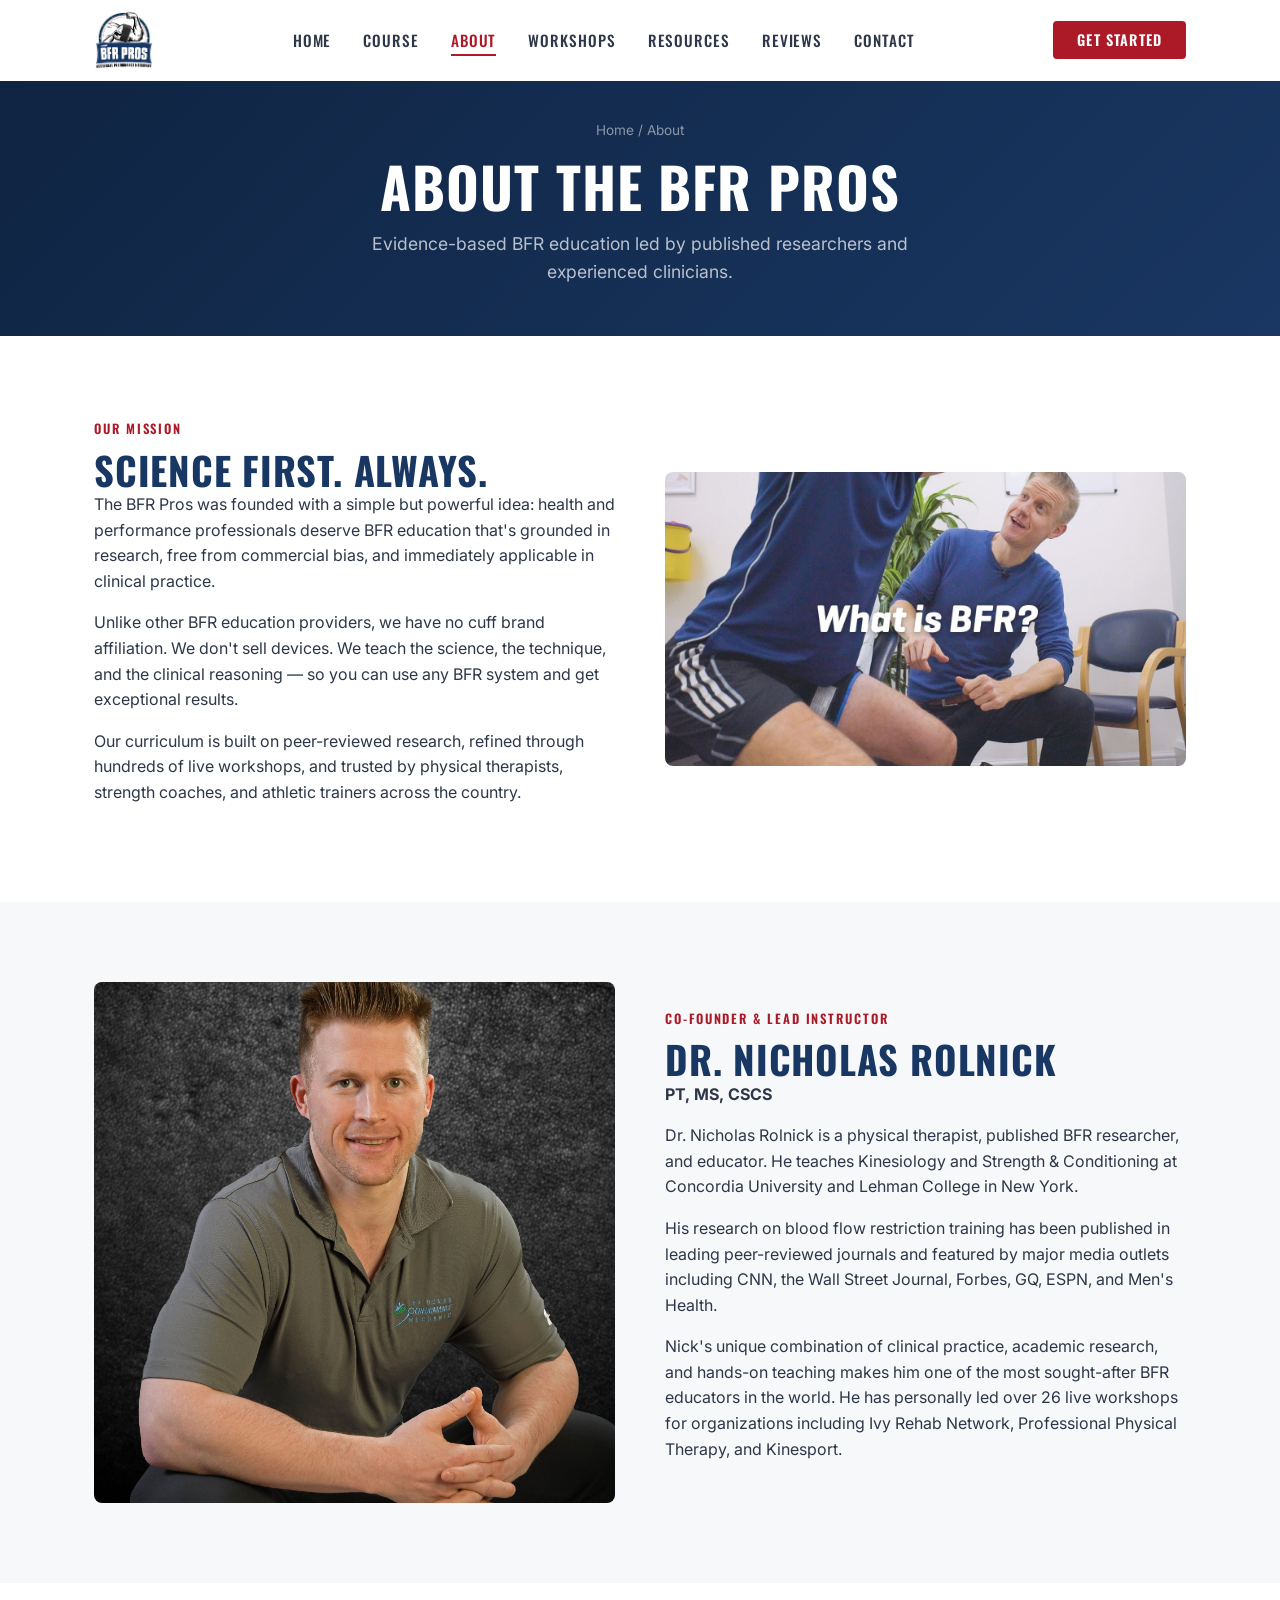
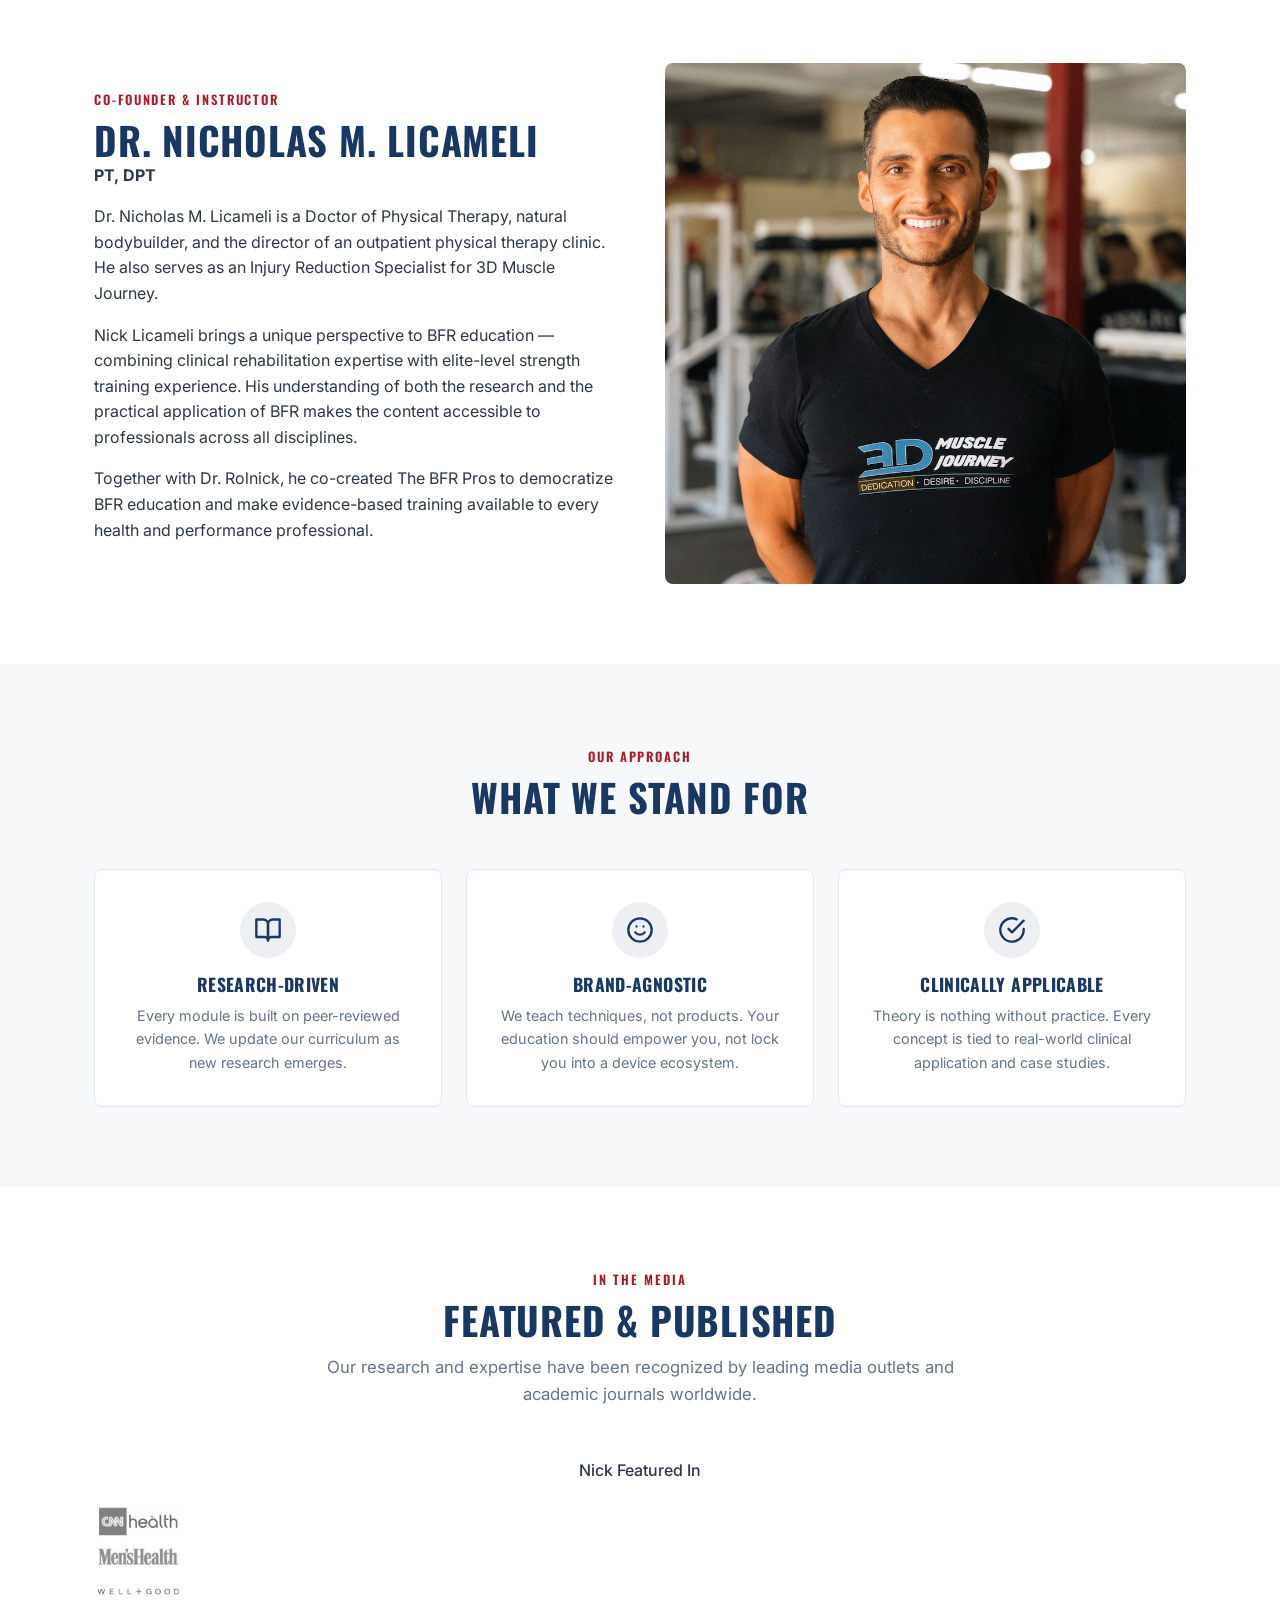
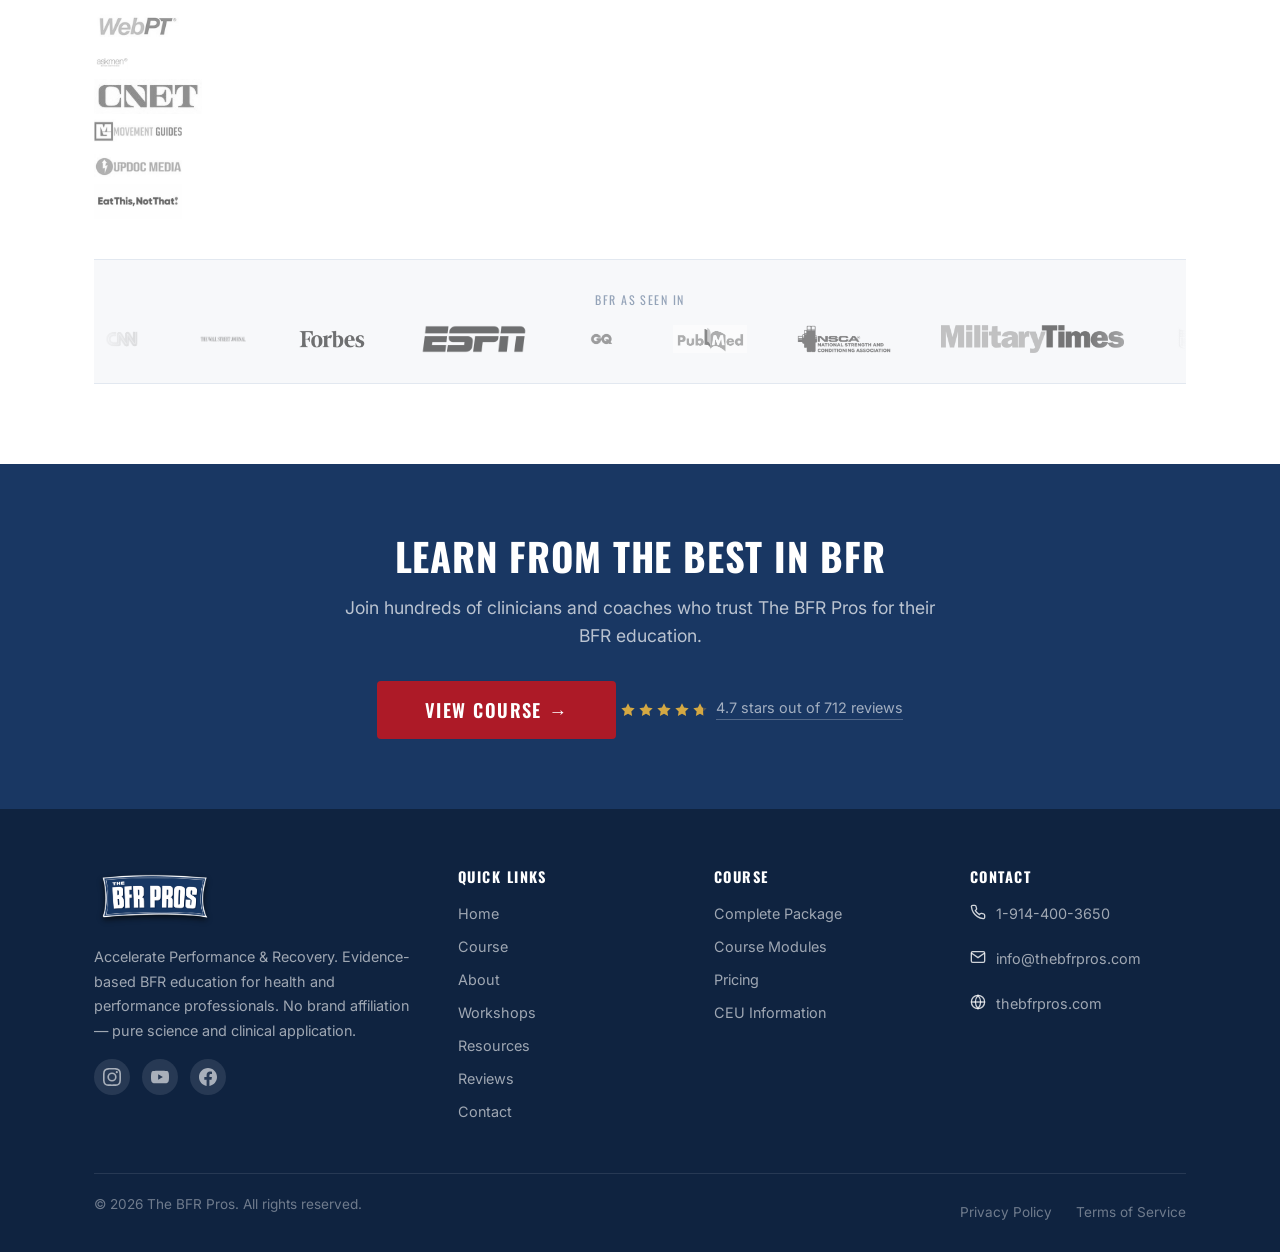
==== commit cb63440c: "Accurate 4.7 star ratings, review links on CTAs, scrolling media bar - Replace full 5-star icons wit" ====
--- a/about.html
+++ b/about.html
@@ -149,18 +149,31 @@
                 <img src="images/media/featured-in/EatThis,NotThat! Logo.jpg" alt="Eat This Not That" style="height: 35px; opacity: 0.6; filter: grayscale(100%);">
             </div>
         </div>
-        <div>
-            <p style="text-align: center; margin-bottom: 20px; font-weight: 500; color: var(--text-dark);">BFR As Seen In</p>
-            <div class="media-bar-inner" style="gap: 36px; flex-wrap: wrap; justify-content: center;">
-                <img src="images/media/bfr-featured-in/CNN Logo.png" alt="CNN" style="height: 35px; opacity: 0.6; filter: grayscale(100%);">
-                <img src="images/media/bfr-featured-in/The Wall Street Journal Logo.png" alt="Wall Street Journal" style="height: 35px; opacity: 0.6; filter: grayscale(100%);">
-                <img src="images/media/bfr-featured-in/Forbes Logo.png" alt="Forbes" style="height: 35px; opacity: 0.6; filter: grayscale(100%);">
-                <img src="images/media/bfr-featured-in/ESPN Logo.png" alt="ESPN" style="height: 35px; opacity: 0.6; filter: grayscale(100%);">
-                <img src="images/media/bfr-featured-in/GQ Logo.png" alt="GQ" style="height: 35px; opacity: 0.6; filter: grayscale(100%);">
-                <img src="images/media/bfr-featured-in/PubMed Logo.jpg" alt="PubMed" style="height: 35px; opacity: 0.6; filter: grayscale(100%);">
-                <img src="images/media/bfr-featured-in/NSCA Logo.webp" alt="NSCA" style="height: 35px; opacity: 0.6; filter: grayscale(100%);">
-                <img src="images/media/bfr-featured-in/Military Times Logo.webp" alt="Military Times" style="height: 35px; opacity: 0.6; filter: grayscale(100%);">
-                <img src="images/media/bfr-featured-in/NFL Logo.png" alt="NFL" style="height: 35px; opacity: 0.6; filter: grayscale(100%);">
+        <div class="media-bar">
+            <div class="container">
+                <span class="media-bar-label">BFR As Seen In</span>
+                <div class="media-bar-scroll">
+                    <div class="media-bar-track">
+                        <img src="images/media/bfr-featured-in/CNN Logo.png" alt="CNN">
+                        <img src="images/media/bfr-featured-in/The Wall Street Journal Logo.png" alt="Wall Street Journal">
+                        <img src="images/media/bfr-featured-in/Forbes Logo.png" alt="Forbes">
+                        <img src="images/media/bfr-featured-in/ESPN Logo.png" alt="ESPN">
+                        <img src="images/media/bfr-featured-in/GQ Logo.png" alt="GQ">
+                        <img src="images/media/bfr-featured-in/PubMed Logo.jpg" alt="PubMed">
+                        <img src="images/media/bfr-featured-in/NSCA Logo.webp" alt="NSCA">
+                        <img src="images/media/bfr-featured-in/Military Times Logo.webp" alt="Military Times">
+                        <img src="images/media/bfr-featured-in/NFL Logo.png" alt="NFL">
+                        <img src="images/media/bfr-featured-in/CNN Logo.png" alt="CNN">
+                        <img src="images/media/bfr-featured-in/The Wall Street Journal Logo.png" alt="Wall Street Journal">
+                        <img src="images/media/bfr-featured-in/Forbes Logo.png" alt="Forbes">
+                        <img src="images/media/bfr-featured-in/ESPN Logo.png" alt="ESPN">
+                        <img src="images/media/bfr-featured-in/GQ Logo.png" alt="GQ">
+                        <img src="images/media/bfr-featured-in/PubMed Logo.jpg" alt="PubMed">
+                        <img src="images/media/bfr-featured-in/NSCA Logo.webp" alt="NSCA">
+                        <img src="images/media/bfr-featured-in/Military Times Logo.webp" alt="Military Times">
+                        <img src="images/media/bfr-featured-in/NFL Logo.png" alt="NFL">
+                    </div>
+                </div>
             </div>
         </div>
     </div>
@@ -172,6 +185,10 @@
         <h2>Learn from the Best in BFR</h2>
         <p>Join hundreds of clinicians and coaches who trust The BFR Pros for their BFR education.</p>
         <a href="course.html" class="btn btn-red btn-lg">View Course &rarr;</a>
+        <a href="reviews.html" class="review-link" style="margin-top: 16px;">
+            <span class="stars-rating"><span class="star"><svg viewBox="0 0 24 24"><polygon points="12,2 15.09,8.26 22,9.27 17,14.14 18.18,21.02 12,17.77 5.82,21.02 7,14.14 2,9.27 8.91,8.26" fill="#D4A843"/></svg></span><span class="star"><svg viewBox="0 0 24 24"><polygon points="12,2 15.09,8.26 22,9.27 17,14.14 18.18,21.02 12,17.77 5.82,21.02 7,14.14 2,9.27 8.91,8.26" fill="#D4A843"/></svg></span><span class="star"><svg viewBox="0 0 24 24"><polygon points="12,2 15.09,8.26 22,9.27 17,14.14 18.18,21.02 12,17.77 5.82,21.02 7,14.14 2,9.27 8.91,8.26" fill="#D4A843"/></svg></span><span class="star"><svg viewBox="0 0 24 24"><polygon points="12,2 15.09,8.26 22,9.27 17,14.14 18.18,21.02 12,17.77 5.82,21.02 7,14.14 2,9.27 8.91,8.26" fill="#D4A843"/></svg></span><span class="star"><svg viewBox="0 0 24 24"><defs><linearGradient id="ps2"><stop offset="70%" stop-color="#D4A843"/><stop offset="70%" stop-color="#555"/></linearGradient></defs><polygon points="12,2 15.09,8.26 22,9.27 17,14.14 18.18,21.02 12,17.77 5.82,21.02 7,14.14 2,9.27 8.91,8.26" fill="url(#ps2)"/></svg></span></span>
+            <span class="review-link-text">4.7 stars out of 712 reviews</span>
+        </a>
     </div>
 </section>
 
--- a/styles.css
+++ b/styles.css
@@ -361,26 +361,80 @@
     transform: translateY(-3px);
 }
 
-/* Stars */
+/* Stars — accurate partial fill */
+.stars-rating {
+    display: inline-flex;
+    align-items: center;
+    gap: 2px;
+}
+.stars-rating .star {
+    width: 16px;
+    height: 16px;
+    position: relative;
+    display: inline-block;
+}
+.stars-rating .star svg {
+    width: 100%;
+    height: 100%;
+}
+.stars-rating.stars-lg .star {
+    width: 20px;
+    height: 20px;
+}
+/* Review link (stars + text) */
+.review-link {
+    display: inline-flex;
+    align-items: center;
+    gap: 8px;
+    text-decoration: none;
+    transition: var(--transition);
+}
+.review-link:hover {
+    opacity: 0.8;
+}
+.review-link-text {
+    font-size: 0.9rem;
+    color: rgba(255,255,255,0.6);
+    border-bottom: 1px solid rgba(255,255,255,0.25);
+    transition: var(--transition);
+}
+.review-link:hover .review-link-text {
+    color: rgba(255,255,255,0.85);
+    border-bottom-color: rgba(255,255,255,0.5);
+}
+/* Dark bg variant (for CTA sections) */
+.cta-section .review-link-text {
+    color: rgba(255,255,255,0.6);
+}
+/* Light bg variant */
+.review-link--dark .review-link-text {
+    color: var(--text-muted);
+    border-bottom-color: rgba(0,0,0,0.15);
+}
+.review-link--dark:hover .review-link-text {
+    color: var(--text-color);
+    border-bottom-color: rgba(0,0,0,0.3);
+}
+
+/* Legacy .stars class (keep for compatibility) */
 .stars {
     color: var(--gold);
     font-size: 1.1rem;
     letter-spacing: 2px;
 }
 
-/* Media Logo Bar */
+/* Media Logo Bar — Infinite Marquee */
 .media-bar {
     padding: 30px 0;
     background: var(--light-bg);
     border-top: 1px solid var(--border);
     border-bottom: 1px solid var(--border);
-}
-.media-bar-inner {
-    display: flex;
-    align-items: center;
-    justify-content: center;
-    gap: 40px;
-    flex-wrap: wrap;
+    overflow: hidden;
+    position: relative;
+}
+.media-bar .container {
+    max-width: 100%;
+    padding: 0;
 }
 .media-bar-label {
     font-family: 'Oswald', sans-serif;
@@ -389,17 +443,56 @@
     letter-spacing: 0.12em;
     color: var(--text-muted);
     white-space: nowrap;
-}
-.media-bar img {
+    text-align: center;
+    display: block;
+    margin-bottom: 16px;
+    padding: 0 20px;
+}
+.media-bar-track {
+    display: flex;
+    align-items: center;
+    gap: 50px;
+    animation: marquee 30s linear infinite;
+    width: max-content;
+}
+.media-bar-track img {
     height: 28px;
     width: auto;
     opacity: 0.55;
     filter: grayscale(100%);
-    transition: var(--transition);
-}
-.media-bar img:hover {
+    transition: opacity 0.3s, filter 0.3s;
+    flex-shrink: 0;
+}
+.media-bar-track img:hover {
     opacity: 1;
     filter: none;
+}
+/* Fade edges */
+.media-bar-scroll {
+    position: relative;
+    overflow: hidden;
+}
+.media-bar-scroll::before,
+.media-bar-scroll::after {
+    content: '';
+    position: absolute;
+    top: 0;
+    bottom: 0;
+    width: 100px;
+    z-index: 2;
+    pointer-events: none;
+}
+.media-bar-scroll::before {
+    left: 0;
+    background: linear-gradient(to right, var(--light-bg), transparent);
+}
+.media-bar-scroll::after {
+    right: 0;
+    background: linear-gradient(to left, var(--light-bg), transparent);
+}
+@keyframes marquee {
+    0% { transform: translateX(0); }
+    100% { transform: translateX(-50%); }
 }
 
 /* Stats bar */
@@ -520,6 +613,11 @@
 }
 .cta-section .stars {
     margin-bottom: 12px;
+}
+.cta-section .review-link,
+.cta .review-link {
+    margin-top: 12px;
+    justify-content: center;
 }
 
 /* Page Hero (inner pages) */
@@ -850,6 +948,7 @@
     justify-content: center;
 }
 .hero-meta .stars { font-size: 0.95rem; }
+.hero-meta .review-link { gap: 8px; }
 .hero-meta span {
     font-size: 0.9rem;
     color: rgba(255,255,255,0.6);
@@ -1244,8 +1343,8 @@
     .hero { padding: 120px 0 60px; min-height: auto; }
     .hero h1 { font-size: 2rem; }
     .services-overview-grid { grid-template-columns: 1fr; }
-    .media-bar-inner { gap: 24px; }
-    .media-bar img { height: 22px; }
+    .media-bar-track { gap: 30px; }
+    .media-bar-track img { height: 22px; }
     .workshop-grid { grid-template-columns: repeat(2, 1fr); }
     .contact-grid { grid-template-columns: 1fr; }
     .curriculum-header-left { gap: 12px; }
